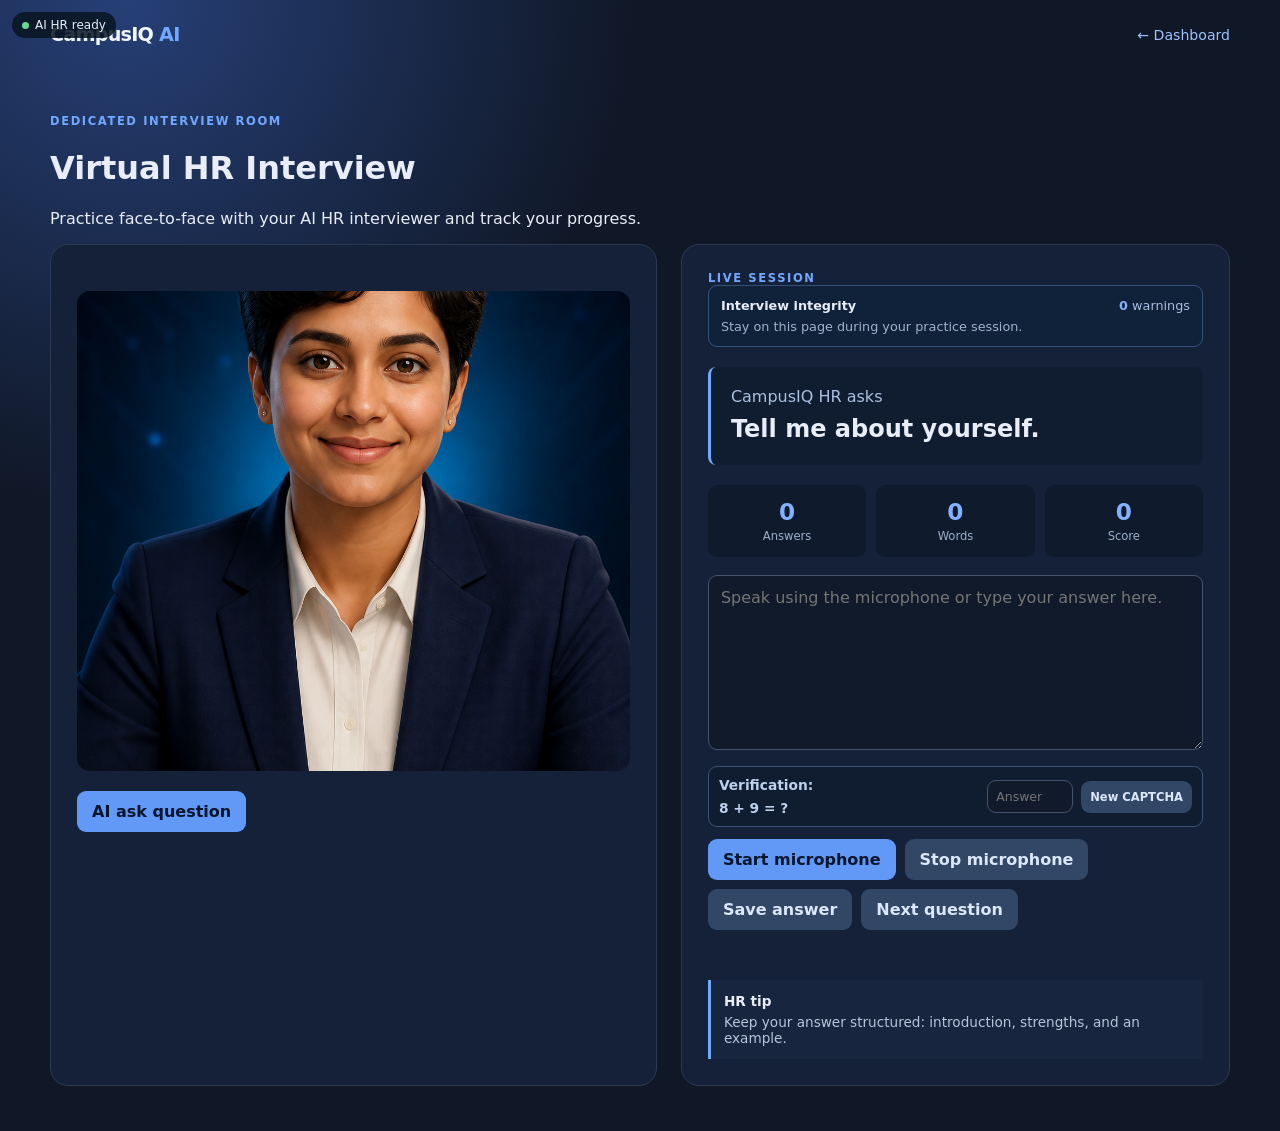
==== frontend/interview.html @ 4a598b6c "Initial commit: CampusIQ AI project setup" ====
<!doctype html>
<html lang="en">
  <head>
    <meta charset="UTF-8" /><meta name="viewport" content="width=device-width, initial-scale=1.0" />
    <title>CampusIQ AI | Virtual HR</title><link rel="stylesheet" href="styles.css" />
    <style>
      .interview-page{width:min(1180px,calc(100% - 40px));margin:45px auto}.interview-layout{display:grid;grid-template-columns:1.05fr .95fr;gap:24px}.hr-card,.session-card{padding:26px;border:1px solid #2d3a53;border-radius:18px;background:#142139}.hr-portrait{position:relative;overflow:hidden;margin:20px 0;border-radius:13px;background:#0b1322}.hr-portrait img{display:block;width:100%;height:480px;object-fit:cover}.live{position:absolute;top:12px;left:12px;padding:6px 10px;border-radius:16px;background:#091422d9;font-size:.75rem}.live i{display:inline-block;width:7px;height:7px;margin-right:6px;border-radius:50%;background:#67d796}.integrity{display:grid;grid-template-columns:1fr auto;gap:4px;padding:12px;border-radius:9px;border:1px solid #34517a;background:#10213a;font-size:.8rem}.integrity span{color:#a9bfdf}.integrity b{color:#83b0ff}.integrity p{grid-column:span 2;margin:2px 0 0;color:#9fb2cd}.integrity.alert{border-color:#e06868;background:#3b2029}.integrity.alert b{color:#ff9292}.question-box{padding:20px;margin:20px 0;border-left:3px solid #72a8ff;border-radius:8px;background:#101d31}.question-box p{margin:0;color:#adc0df}.question-box h2{margin:8px 0 0;line-height:1.3}.score-cards{display:grid;grid-template-columns:repeat(3,1fr);gap:10px;margin:18px 0}.score-cards div{padding:13px 8px;border-radius:9px;background:#0f1b2d;text-align:center}.score-cards strong{display:block;font-size:1.45rem;color:#83b0ff}.score-cards span{color:#9eafca;font-size:.72rem}.session-card textarea{min-height:175px}.captcha{display:grid;grid-template-columns:1fr 86px auto;align-items:center;gap:8px;margin-top:12px;padding:10px;border:1px solid #3c5275;border-radius:9px;background:#101d31;font-size:.78rem}.captcha label{color:#bed0eb}.captcha input{padding:8px}.captcha button{padding:9px;font-size:.72rem}.actions{display:flex;flex-wrap:wrap;gap:9px;margin-top:12px}.session-card .message{margin-bottom:0}.back{color:#9fc2ff;text-decoration:none}@media(max-width:800px){.interview-layout{grid-template-columns:1fr}.hr-portrait img{height:360px}}@media(max-width:480px){.captcha{grid-template-columns:1fr 70px}.captcha button{grid-column:span 2}}
    </style>
  </head>
  <body>
    <header class="topbar"><a class="brand" href="index.html">CampusIQ <span>AI</span></a><a class="back" href="index.html">← Dashboard</a></header>
    <main class="interview-page"><p class="eyebrow">Dedicated interview room</p><h1>Virtual HR Interview</h1><p class="hero-copy">Practice face-to-face with your AI HR interviewer and track your progress.</p>
      <section class="interview-layout">
        <article class="hr-card"><div class="live"><i></i><span id="hr-state">AI HR ready</span></div><div class="hr-portrait"><img src="assets/virtual-hr.png" alt="CampusIQ AI virtual HR interviewer" /></div><button id="ask" type="button">AI ask question</button></article>
        <article class="session-card"><p class="eyebrow">Live session</p><div class="integrity"><strong>Interview integrity</strong><span><b id="warning-count">0</b> warnings</span><p id="integrity-message">Stay on this page during your practice session.</p></div><div class="question-box"><p>CampusIQ HR asks</p><h2 id="question">Tell me about yourself.</h2></div><div class="score-cards"><div><strong id="answers">0</strong><span>Answers</span></div><div><strong id="words">0</strong><span>Words</span></div><div><strong id="score">0</strong><span>Score</span></div></div><textarea id="answer" placeholder="Speak using the microphone or type your answer here."></textarea><div class="captcha"><label for="captcha-answer">Verification: <strong id="captcha-question">Loading…</strong></label><input id="captcha-answer" inputmode="numeric" autocomplete="off" placeholder="Answer" /><button id="refresh-captcha" class="secondary" type="button">New CAPTCHA</button></div><div class="actions"><button id="mic" type="button">Start microphone</button><button id="stop" class="secondary" type="button" disabled>Stop microphone</button><button id="save" class="secondary" type="button">Save answer</button><button id="next" class="secondary" type="button">Next question</button></div><p class="message" id="feedback" role="status"></p><div class="tips"><strong>HR tip</strong><p id="tip">Keep your answer structured: introduction, strengths, and an example.</p></div></article>
      </section>
    </main><script src="interview.js"></script>
  </body>
</html>
---- frontend/styles.css ----
:root { font-family: Inter,ui-sans-serif,system-ui,sans-serif; color:#e8edf7; background:#101827 }*{box-sizing:border-box}body{margin:0;min-height:100vh;background:radial-gradient(circle at 10% 0,#263f76 0,transparent 32%),#101827}.topbar{display:flex;justify-content:space-between;align-items:center;width:min(1180px,calc(100% - 40px));margin:auto;padding:23px 0;color:#aebbd1;font-size:.88rem}.brand{color:#f0f5ff;text-decoration:none;font-size:1.2rem;font-weight:850;letter-spacing:-.04em}.brand span,.topbar a:hover{color:#72a8ff}.topbar nav{display:flex;gap:22px}.topbar nav a{color:#aebbd1;text-decoration:none}.workspace{width:min(1180px,calc(100% - 40px));margin:58px auto}.hero{max-width:650px;margin-bottom:42px}.eyebrow{margin:0;color:#72a8ff;font-size:.72rem;font-weight:800;letter-spacing:.14em;text-transform:uppercase}.hero h1{margin:10px 0 14px;font-size:clamp(2.7rem,6vw,5.2rem);line-height:.96;letter-spacing:-.06em}.hero>p:last-child,.readiness p{color:#b7c2d8;font-size:1.05rem;line-height:1.6}.dashboard{display:grid;grid-template-columns:1.1fr 1.3fr 1fr;align-items:center;gap:25px;margin:0 0 22px;padding:27px 30px;border:1px solid #2d3a53;border-radius:18px;background:linear-gradient(110deg,#162946,#17233a)}.dashboard h2{margin:7px 0;font-size:1.5rem}.readiness{display:flex;align-items:center;gap:15px}.progress-ring{--score:0deg;display:grid;place-content:center;width:84px;height:84px;border-radius:50%;background:conic-gradient(#71a6ff var(--score),#2a3b57 0);position:relative}.progress-ring:before{content:"";position:absolute;inset:7px;border-radius:50%;background:#182844}.progress-ring strong,.progress-ring span{z-index:1;text-align:center}.progress-ring strong{font-size:1.5rem;line-height:1}.progress-ring span{font-size:.75rem;color:#b4c8e8}.readiness h3{margin:0;font-size:1rem}.readiness p{margin:5px 0 0;font-size:.82rem}.metrics{display:flex;justify-content:space-between;gap:10px}.metrics div{display:grid;gap:2px;text-align:center}.metrics strong{font-size:1.5rem}.metrics span,.stat-row span{color:#9eabc1;font-size:.8rem}.grid,.feature-grid{display:grid;grid-template-columns:repeat(2,minmax(0,1fr));gap:22px}.feature-grid{margin-top:22px}.panel{padding:29px;border:1px solid #2d3a53;border-radius:18px;background:rgba(18,28,47,.88);box-shadow:0 16px 55px #0003}.section-heading h2,.summary-panel h2{margin:7px 0 23px;font-size:1.5rem;letter-spacing:-.035em}.profile-panel{grid-row:span 2}form{display:grid;gap:16px}label{display:grid;gap:7px;font-size:.86rem;font-weight:680}input,textarea{width:100%;padding:12px;border:1px solid #44536e;border-radius:9px;background:#111a2b;color:inherit;font:inherit}textarea{min-height:82px;resize:vertical}input:focus,textarea:focus{outline:3px solid #4388f955;border-color:#72a8ff}button{padding:11px 15px;border:0;border-radius:9px;background:#6299f7;color:#07152d;cursor:pointer;font:inherit;font-weight:780}button:hover{background:#82b0ff}.secondary{background:#324665;color:#dbe7fa}.secondary:hover{background:#435c83}.message{min-height:1.2em;margin:13px 0 0;color:#8cd7aa;font-size:.88rem}.avatar{display:grid;place-items:center;width:56px;height:56px;margin-top:18px;border-radius:50%;background:#294b82;color:#b8d4ff;font-size:1.55rem;font-weight:800}.summary-panel h2{margin-bottom:8px}.summary-panel>p:not(.eyebrow){min-height:1.4em;margin:0;color:#afbbcf}.stat-row{display:flex;gap:40px;margin-top:29px}.stat-row div{display:grid;gap:3px}.stat-row strong{font-size:1.55rem}.inline-form{display:grid;grid-template-columns:1fr auto;gap:9px}.tag-list,.project-list{display:grid;gap:9px;padding:0;margin:18px 0 0;list-style:none}.tag-list li{display:flex;align-items:center;justify-content:space-between;padding:8px 11px;border-radius:8px;background:#1d2c46;color:#d2def3}.project-list li{display:flex;justify-content:space-between;gap:16px;padding:13px;border:1px solid #33435f;border-radius:9px}.project-list strong{font-size:.94rem}.project-list p,.resume-preview p{margin:4px 0 0;color:#acb8ca;font-size:.84rem;line-height:1.45}.remove{flex:0 0 auto;padding:0;width:27px;height:27px;border-radius:50%;background:#31415b;color:#cfdbef;font-size:1.25rem;line-height:1}.remove:hover{background:#c85a64;color:#fff}.resume-preview{margin-top:26px;padding:20px;border:1px solid #33435f;border-radius:12px;background:#111b2d}.resume-preview h3{margin:9px 0 3px;font-size:1.25rem}.resume-preview h4{margin:17px 0 4px;font-size:.83rem;color:#d5e2f7}.question-label{margin:0;color:#9fb2d0;font-size:.8rem}.interview h3{margin:8px 0 18px;line-height:1.25}.interview-actions{display:flex;gap:9px;margin-top:12px}.tips{margin-top:20px;padding:13px;border-left:3px solid #72a8ff;background:#17263e;font-size:.85rem}.tips p{margin:5px 0 0;color:#b8c5da}@media(max-width:850px){.dashboard{grid-template-columns:1fr 1fr}.metrics{grid-column:span 2;max-width:360px}.grid,.feature-grid{grid-template-columns:1fr}.profile-panel{grid-row:auto}}@media(max-width:500px){.topbar nav{gap:12px;font-size:.78rem}.workspace{margin:35px auto}.dashboard{grid-template-columns:1fr;padding:23px}.metrics{grid-column:auto}.panel{padding:23px}.interview-actions{display:grid}.topbar{padding-top:17px}}
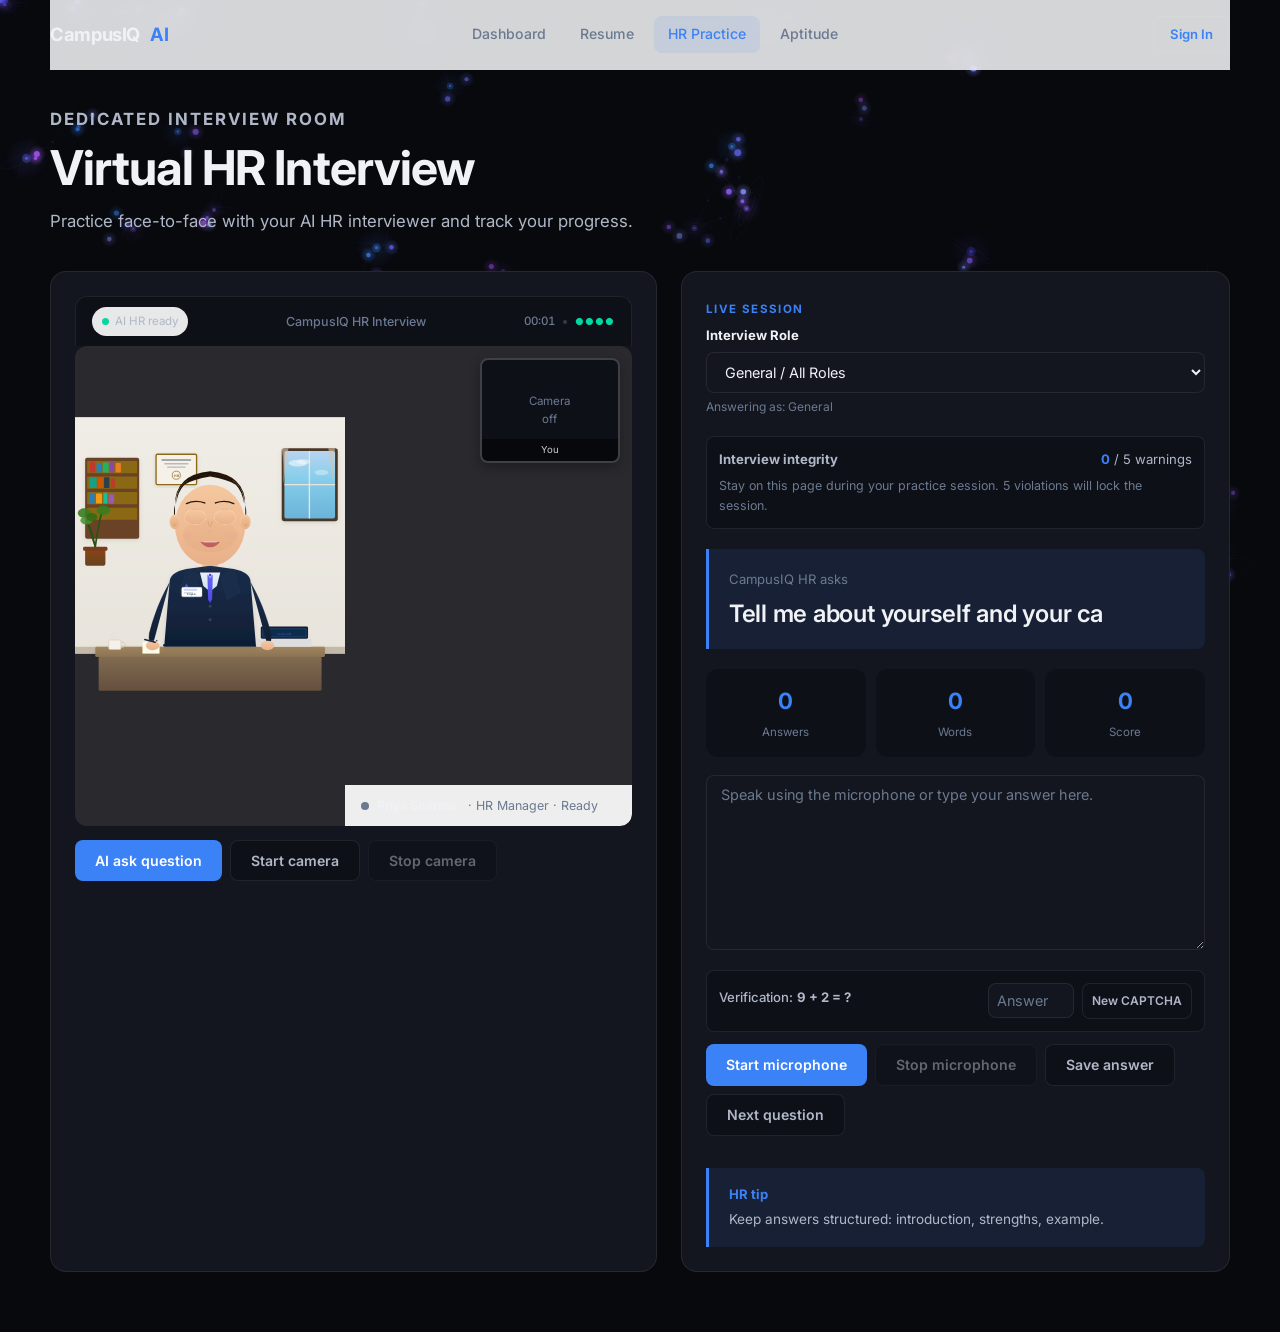
==== commit a697f90c: "feat: complete CampusIQ placement platform with Google OAuth, aptitude, and interview prep" ====
--- a/frontend/interview.html
+++ b/frontend/interview.html
@@ -1,19 +1,331 @@
 <!doctype html>
 <html lang="en">
-  <head>
-    <meta charset="UTF-8" /><meta name="viewport" content="width=device-width, initial-scale=1.0" />
-    <title>CampusIQ AI | Virtual HR</title><link rel="stylesheet" href="styles.css" />
-    <style>
-      .interview-page{width:min(1180px,calc(100% - 40px));margin:45px auto}.interview-layout{display:grid;grid-template-columns:1.05fr .95fr;gap:24px}.hr-card,.session-card{padding:26px;border:1px solid #2d3a53;border-radius:18px;background:#142139}.hr-portrait{position:relative;overflow:hidden;margin:20px 0;border-radius:13px;background:#0b1322}.hr-portrait img{display:block;width:100%;height:480px;object-fit:cover}.live{position:absolute;top:12px;left:12px;padding:6px 10px;border-radius:16px;background:#091422d9;font-size:.75rem}.live i{display:inline-block;width:7px;height:7px;margin-right:6px;border-radius:50%;background:#67d796}.integrity{display:grid;grid-template-columns:1fr auto;gap:4px;padding:12px;border-radius:9px;border:1px solid #34517a;background:#10213a;font-size:.8rem}.integrity span{color:#a9bfdf}.integrity b{color:#83b0ff}.integrity p{grid-column:span 2;margin:2px 0 0;color:#9fb2cd}.integrity.alert{border-color:#e06868;background:#3b2029}.integrity.alert b{color:#ff9292}.question-box{padding:20px;margin:20px 0;border-left:3px solid #72a8ff;border-radius:8px;background:#101d31}.question-box p{margin:0;color:#adc0df}.question-box h2{margin:8px 0 0;line-height:1.3}.score-cards{display:grid;grid-template-columns:repeat(3,1fr);gap:10px;margin:18px 0}.score-cards div{padding:13px 8px;border-radius:9px;background:#0f1b2d;text-align:center}.score-cards strong{display:block;font-size:1.45rem;color:#83b0ff}.score-cards span{color:#9eafca;font-size:.72rem}.session-card textarea{min-height:175px}.captcha{display:grid;grid-template-columns:1fr 86px auto;align-items:center;gap:8px;margin-top:12px;padding:10px;border:1px solid #3c5275;border-radius:9px;background:#101d31;font-size:.78rem}.captcha label{color:#bed0eb}.captcha input{padding:8px}.captcha button{padding:9px;font-size:.72rem}.actions{display:flex;flex-wrap:wrap;gap:9px;margin-top:12px}.session-card .message{margin-bottom:0}.back{color:#9fc2ff;text-decoration:none}@media(max-width:800px){.interview-layout{grid-template-columns:1fr}.hr-portrait img{height:360px}}@media(max-width:480px){.captcha{grid-template-columns:1fr 70px}.captcha button{grid-column:span 2}}
-    </style>
-  </head>
-  <body>
-    <header class="topbar"><a class="brand" href="index.html">CampusIQ <span>AI</span></a><a class="back" href="index.html">← Dashboard</a></header>
-    <main class="interview-page"><p class="eyebrow">Dedicated interview room</p><h1>Virtual HR Interview</h1><p class="hero-copy">Practice face-to-face with your AI HR interviewer and track your progress.</p>
-      <section class="interview-layout">
-        <article class="hr-card"><div class="live"><i></i><span id="hr-state">AI HR ready</span></div><div class="hr-portrait"><img src="assets/virtual-hr.png" alt="CampusIQ AI virtual HR interviewer" /></div><button id="ask" type="button">AI ask question</button></article>
-        <article class="session-card"><p class="eyebrow">Live session</p><div class="integrity"><strong>Interview integrity</strong><span><b id="warning-count">0</b> warnings</span><p id="integrity-message">Stay on this page during your practice session.</p></div><div class="question-box"><p>CampusIQ HR asks</p><h2 id="question">Tell me about yourself.</h2></div><div class="score-cards"><div><strong id="answers">0</strong><span>Answers</span></div><div><strong id="words">0</strong><span>Words</span></div><div><strong id="score">0</strong><span>Score</span></div></div><textarea id="answer" placeholder="Speak using the microphone or type your answer here."></textarea><div class="captcha"><label for="captcha-answer">Verification: <strong id="captcha-question">Loading…</strong></label><input id="captcha-answer" inputmode="numeric" autocomplete="off" placeholder="Answer" /><button id="refresh-captcha" class="secondary" type="button">New CAPTCHA</button></div><div class="actions"><button id="mic" type="button">Start microphone</button><button id="stop" class="secondary" type="button" disabled>Stop microphone</button><button id="save" class="secondary" type="button">Save answer</button><button id="next" class="secondary" type="button">Next question</button></div><p class="message" id="feedback" role="status"></p><div class="tips"><strong>HR tip</strong><p id="tip">Keep your answer structured: introduction, strengths, and an example.</p></div></article>
-      </section>
-    </main><script src="interview.js"></script>
-  </body>
+<head>
+  <meta charset="UTF-8" /><meta name="viewport" content="width=device-width, initial-scale=1.0" />
+  <title>CampusIQ AI | Virtual HR</title>
+  <link rel="preconnect" href="https://fonts.googleapis.com" />
+  <link rel="preconnect" href="https://fonts.gstatic.com" crossorigin />
+  <link href="https://fonts.googleapis.com/css2?family=Inter:wght@400;500;600;700;800&display=swap" rel="stylesheet" />
+  <link rel="stylesheet" href="styles.css" />
+</head>
+<body>
+  <canvas id="particle-canvas"></canvas>
+
+  <header class="topbar">
+    <a class="brand" href="index.html">CampusIQ <span>AI</span></a>
+    <nav>
+      <a href="index.html">Dashboard</a>
+      <a href="resume.html">Resume</a>
+      <a href="interview.html" class="active">HR Practice</a>
+      <a href="aptitude.html">Aptitude</a>
+    </nav>
+  </header>
+
+  <main class="interview-page">
+    <section class="hero">
+      <p class="eyebrow">Dedicated interview room</p>
+      <h1>Virtual HR Interview</h1>
+      <p>Practice face-to-face with your AI HR interviewer and track your progress.</p>
+    </section>
+
+    <section class="interview-layout">
+      <!-- LEFT: HR Character Card -->
+      <article class="hr-card">
+        <!-- Video-call chrome bar -->
+        <div class="hr-card-chrome">
+          <div class="chrome-left">
+            <div class="live" id="live-badge"><i></i><span id="hr-state">AI HR ready</span></div>
+          </div>
+          <div class="chrome-center"><span class="chrome-title">CampusIQ HR Interview</span></div>
+          <div class="chrome-right">
+            <span class="chrome-time" id="call-timer">00:00</span>
+            <span class="chrome-dot"></span>
+            <span class="chrome-quality" title="Connection quality">&#9679;&#9679;&#9679;&#9679;</span>
+          </div>
+        </div>
+
+        <div class="hr-stage" id="hr-stage">
+          <!-- User Camera Feed -->
+          <div class="user-camera-box" id="user-camera-box">
+            <div class="user-camera-off" id="user-camera-off">Camera<br>off</div>
+            <video id="user-camera" autoplay muted playsinline style="display:none"></video>
+            <div class="user-camera-label">You</div>
+          </div>
+
+          <!-- HR Character with office background -->
+          <div class="hr-character idle" id="hr-character">
+            <svg class="hr-main-svg" viewBox="0 0 400 500" xmlns="http://www.w3.org/2000/svg">
+              <defs>
+                <linearGradient id="skin" x1="0" y1="0" x2="0" y2="1"><stop offset="0%" stop-color="#f5c8a0"/><stop offset="100%" stop-color="#e8b088"/></linearGradient>
+                <linearGradient id="skin-sh" x1="0" y1="0" x2="0" y2="1"><stop offset="0%" stop-color="#e0a070"/><stop offset="100%" stop-color="#d4956a"/></linearGradient>
+                <linearGradient id="hair" x1="0" y1="0" x2=".3" y2="1"><stop offset="0%" stop-color="#1a0e04"/><stop offset="60%" stop-color="#2a1a0a"/><stop offset="100%" stop-color="#1a0e04"/></linearGradient>
+                <linearGradient id="blazer" x1="0" y1="0" x2="0" y2="1"><stop offset="0%" stop-color="#1a2d4a"/><stop offset="50%" stop-color="#152640"/><stop offset="100%" stop-color="#0f1e33"/></linearGradient>
+                <linearGradient id="shirt" x1="0" y1="0" x2="0" y2="1"><stop offset="0%" stop-color="#e8eef8"/><stop offset="100%" stop-color="#d4e0f0"/></linearGradient>
+                <linearGradient id="desk" x1="0" y1="0" x2="0" y2="1"><stop offset="0%" stop-color="#8B7355"/><stop offset="100%" stop-color="#6B5340"/></linearGradient>
+                <linearGradient id="desk-top" x1="0" y1="0" x2="0" y2="1"><stop offset="0%" stop-color="#A0845C"/><stop offset="100%" stop-color="#8B7355"/></linearGradient>
+                <linearGradient id="wall" x1="0" y1="0" x2="0" y2="1"><stop offset="0%" stop-color="#f0ede6"/><stop offset="100%" stop-color="#e8e4dc"/></linearGradient>
+                <linearGradient id="window" x1="0" y1="0" x2="0" y2="1"><stop offset="0%" stop-color="#b8d4f0"/><stop offset="40%" stop-color="#87CEEB"/><stop offset="100%" stop-color="#6BB3D9"/></linearGradient>
+                <linearGradient id="plant-pot" x1="0" y1="0" x2="0" y2="1"><stop offset="0%" stop-color="#8B4513"/><stop offset="100%" stop-color="#654321"/></linearGradient>
+                <linearGradient id="monitor" x1="0" y1="0" x2="0" y2="1"><stop offset="0%" stop-color="#1a1a2e"/><stop offset="100%" stop-color="#16213e"/></linearGradient>
+                <linearGradient id="tie" x1="0" y1="0" x2="0" y2="1"><stop offset="0%" stop-color="#6366f1"/><stop offset="100%" stop-color="#4f46e5"/></linearGradient>
+                <filter id="sh-sm"><feDropShadow dx="0" dy="2" stdDeviation="3" flood-opacity=".1"/></filter>
+                <filter id="sh-md"><feDropShadow dx="0" dy="4" stdDeviation="6" flood-opacity=".12"/></filter>
+              </defs>
+
+              <!-- === OFFICE BACKGROUND === -->
+              <rect x="0" y="0" width="400" height="350" fill="url(#wall)"/>
+              <rect x="0" y="340" width="400" height="10" fill="#c5b9a8"/>
+
+              <!-- Window with frame -->
+              <rect x="306" y="46" width="83" height="108" rx="4" fill="#4a3728" filter="url(#sh-sm)"/>
+              <rect x="310" y="50" width="75" height="100" rx="3" fill="url(#window)"/>
+              <line x1="347" y1="50" x2="347" y2="150" stroke="#e8e4dc" stroke-width="2"/>
+              <line x1="310" y1="100" x2="385" y2="100" stroke="#e8e4dc" stroke-width="2"/>
+              <path d="M306 46 Q310 70 308 100 Q312 75 316 46" fill="#d4c5b0" opacity=".6"/>
+              <path d="M385 46 Q381 70 383 100 Q379 75 375 46" fill="#d4c5b0" opacity=".6"/>
+              <!-- Clouds -->
+              <ellipse cx="330" cy="68" rx="14" ry="5" fill="white" opacity=".5"/>
+              <ellipse cx="338" cy="66" rx="10" ry="4" fill="white" opacity=".4"/>
+              <ellipse cx="365" cy="82" rx="10" ry="4" fill="white" opacity=".35"/>
+
+              <!-- Bookshelf -->
+              <rect x="15" y="60" width="80" height="120" rx="3" fill="#6B4226" filter="url(#sh-sm)"/>
+              <rect x="18" y="65" width="74" height="18" rx="1" fill="#8B6914"/>
+              <rect x="18" y="88" width="74" height="18" rx="1" fill="#8B6914"/>
+              <rect x="18" y="111" width="74" height="18" rx="1" fill="#8B6914"/>
+              <rect x="18" y="134" width="74" height="18" rx="1" fill="#8B6914"/>
+              <!-- Books row 1 -->
+              <rect x="22" y="66" width="8" height="16" rx="1" fill="#c0392b"/>
+              <rect x="32" y="68" width="7" height="14" rx="1" fill="#2980b9"/>
+              <rect x="41" y="67" width="9" height="15" rx="1" fill="#27ae60"/>
+              <rect x="52" y="66" width="6" height="16" rx="1" fill="#8e44ad"/>
+              <rect x="60" y="68" width="8" height="14" rx="1" fill="#e67e22"/>
+              <!-- Books row 2 -->
+              <rect x="22" y="89" width="10" height="16" rx="1" fill="#16a085"/>
+              <rect x="34" y="90" width="7" height="15" rx="1" fill="#d35400"/>
+              <rect x="43" y="89" width="8" height="16" rx="1" fill="#2c3e50"/>
+              <rect x="53" y="91" width="6" height="14" rx="1" fill="#c0392b"/>
+              <!-- Books row 3 -->
+              <rect x="22" y="112" width="7" height="16" rx="1" fill="#2980b9"/>
+              <rect x="31" y="113" width="9" height="15" rx="1" fill="#f39c12"/>
+              <rect x="42" y="112" width="6" height="16" rx="1" fill="#1abc9c"/>
+              <rect x="50" y="114" width="8" height="14" rx="1" fill="#9b59b6"/>
+
+              <!-- Framed certificate -->
+              <rect x="120" y="55" width="60" height="45" rx="2" fill="#f5f0e8" stroke="#8B6914" stroke-width="2" filter="url(#sh-sm)"/>
+              <rect x="128" y="62" width="44" height="3" rx="1" fill="#2c3e50" opacity=".4"/>
+              <rect x="132" y="68" width="36" height="2" rx="1" fill="#2c3e50" opacity=".3"/>
+              <rect x="136" y="73" width="28" height="2" rx="1" fill="#2c3e50" opacity=".3"/>
+              <circle cx="150" cy="86" r="6" fill="none" stroke="#8B6914" stroke-width="1"/>
+              <text x="150" y="89" text-anchor="middle" font-size="5" fill="#8B6914" font-weight="600">HR</text>
+
+              <!-- Potted plant -->
+              <rect x="15" y="195" width="30" height="25" rx="3" fill="url(#plant-pot)"/>
+              <rect x="12" y="192" width="36" height="6" rx="2" fill="#7a3b1e"/>
+              <path d="M30 192 Q20 160 15 145" stroke="#2d5016" stroke-width="2.5" fill="none"/>
+              <path d="M30 192 Q35 155 40 140" stroke="#2d5016" stroke-width="2.5" fill="none"/>
+              <path d="M30 192 Q25 165 18 155" stroke="#2d5016" stroke-width="2" fill="none"/>
+              <ellipse cx="14" cy="142" rx="10" ry="7" fill="#3a7d1e" opacity=".9"/>
+              <ellipse cx="42" cy="138" rx="10" ry="7" fill="#3a7d1e" opacity=".9"/>
+              <ellipse cx="17" cy="153" rx="9" ry="6" fill="#4a8d2e" opacity=".85"/>
+              <ellipse cx="25" cy="148" rx="8" ry="6" fill="#2d6a12" opacity=".8"/>
+
+              <!-- === DESK === -->
+              <rect x="30" y="340" width="340" height="15" rx="2" fill="url(#desk-top)" filter="url(#sh-md)"/>
+              <rect x="35" y="355" width="330" height="50" rx="2" fill="url(#desk)" opacity=".9"/>
+              <!-- Monitor -->
+              <rect x="270" y="328" width="80" height="12" rx="2" fill="#ddd"/>
+              <rect x="275" y="310" width="70" height="18" rx="2" fill="url(#monitor)"/>
+              <rect x="277" y="312" width="66" height="14" rx="1" fill="#1a3a5c"/>
+              <rect x="279" y="314" width="62" height="10" rx="1" fill="#0a2a4c" opacity=".8"/>
+              <text x="310" y="322" text-anchor="middle" font-size="4" fill="#6366f1" opacity=".7">CampusIQ</text>
+              <!-- Coffee mug -->
+              <rect x="50" y="330" width="18" height="14" rx="2" fill="#f5f0e8" stroke="#d4c5b0" stroke-width=".8"/>
+              <path d="M68 333 Q74 333 74 337 Q74 341 68 341" fill="none" stroke="#d4c5b0" stroke-width="1.2"/>
+              <!-- Steam from coffee -->
+              <path class="coffee-steam" d="M55 328 Q53 322 56 318" fill="none" stroke="#ccc" stroke-width=".8" opacity=".4"/>
+              <path class="coffee-steam" d="M60 327 Q58 320 61 315" fill="none" stroke="#ccc" stroke-width=".8" opacity=".3"/>
+              <!-- Notepad -->
+              <rect x="100" y="332" width="25" height="18" rx="1" fill="#fefde8" stroke="#e8e0c8" stroke-width=".5"/>
+              <line x1="104" y1="337" x2="121" y2="337" stroke="#c8d0e0" stroke-width=".4"/>
+              <line x1="104" y1="340" x2="118" y2="340" stroke="#c8d0e0" stroke-width=".4"/>
+              <line x1="104" y1="343" x2="120" y2="343" stroke="#c8d0e0" stroke-width=".4"/>
+              <line x1="104" y1="346" x2="115" y2="346" stroke="#c8d0e0" stroke-width=".4"/>
+              <!-- Pen -->
+              <rect x="130" y="335" width="22" height="3" rx="1.5" fill="#1a2d4a" transform="rotate(-8 141 336)"/>
+              <polygon points="152,335 155,336.5 152,338" fill="#334155" transform="rotate(-8 153 336.5)"/>
+
+              <!-- === CHARACTER BODY === -->
+              <g class="char-body">
+                <!-- Neck -->
+                <rect x="188" y="215" width="24" height="30" rx="8" fill="url(#skin)"/>
+                <!-- Blazer torso -->
+                <path d="M140 245 Q140 230 165 225 L200 220 L235 225 Q260 230 260 245 L268 340 L132 340 Z" fill="url(#blazer)" filter="url(#sh-sm)"/>
+                <!-- Lapels -->
+                <path d="M165 225 L155 260 L175 270 L185 235 Z" fill="#1a2d4a" stroke="#253a54" stroke-width=".5"/>
+                <path d="M235 225 L245 260 L225 270 L215 235 Z" fill="#1a2d4a" stroke="#253a54" stroke-width=".5"/>
+                <!-- Shirt -->
+                <path d="M185 230 L190 250 L200 258 L210 250 L215 230 Z" fill="url(#shirt)"/>
+                <!-- Tie -->
+                <path d="M196 233 L200 238 L204 233 L203 270 L200 275 L197 270 Z" fill="url(#tie)"/>
+                <circle cx="200" cy="234" r="2" fill="#4f46e5"/>
+                <!-- Buttons -->
+                <circle cx="200" cy="280" r="2.2" fill="#334155"/>
+                <circle cx="200" cy="300" r="2.2" fill="#334155"/>
+                <!-- Pocket square -->
+                <path d="M162 252 L168 252 L165 246 Z" fill="#6366f1" opacity=".7"/>
+                <!-- Name badge -->
+                <rect x="158" y="252" width="30" height="14" rx="2" fill="white" stroke="#e2e8f0" stroke-width=".5"/>
+                <rect x="161" y="254" width="20" height="3" rx="1" fill="#6366f1" opacity=".3"/>
+                <rect x="161" y="259" width="14" height="2" rx=".5" fill="#94a3b8" opacity=".4"/>
+                <text x="173" y="263" text-anchor="middle" font-size="3.5" fill="#1a2d4a" font-weight="600">Priya S.</text>
+
+                <!-- Left arm -->
+                <path d="M140 245 Q120 280 110 320 Q108 335 115 338" fill="url(#blazer)" stroke="#0f1e33" stroke-width=".5"/>
+                <ellipse cx="115" cy="338" rx="10" ry="7" fill="url(#skin)" class="char-hand-left"/>
+                <!-- Pen in left hand -->
+                <g class="char-pen">
+                  <rect x="102" y="330" width="18" height="2.5" rx="1" fill="#1a2d4a" transform="rotate(15 111 331)"/>
+                  <polygon points="120,330 123,331.2 120,332.5" fill="#334155" transform="rotate(15 121.5 331.2)"/>
+                </g>
+                <!-- Right arm -->
+                <path d="M260 245 Q280 280 290 320 Q292 335 285 338" fill="url(#blazer)" stroke="#0f1e33" stroke-width=".5"/>
+                <ellipse cx="285" cy="338" rx="10" ry="7" fill="url(#skin)" class="char-hand-right"/>
+              </g>
+
+              <!-- === HEAD === -->
+              <g class="char-head">
+                <ellipse cx="200" cy="160" rx="52" ry="60" fill="url(#skin)"/>
+                <ellipse cx="200" cy="175" rx="40" ry="25" fill="url(#skin-sh)" opacity=".15"/>
+                <!-- Hair -->
+                <path d="M148 130 Q148 85 200 80 Q252 85 252 130 Q250 105 235 95 Q220 88 200 86 Q180 88 165 95 Q150 105 148 130 Z" fill="url(#hair)"/>
+                <path d="M150 128 Q148 90 200 82 Q252 90 250 128 Q248 110 238 100 Q225 92 200 88 Q175 92 162 100 Q152 110 150 128 Z" fill="url(#hair)"/>
+                <path d="M170 90 Q185 84 200 86 Q215 84 230 90" fill="none" stroke="#3a2815" stroke-width="1.5" opacity=".3"/>
+                <path d="M148 130 Q145 140 148 155" fill="url(#hair)"/>
+                <path d="M252 130 Q255 140 252 155" fill="url(#hair)"/>
+                <!-- Ears + earrings -->
+                <ellipse cx="148" cy="155" rx="8" ry="11" fill="url(#skin)"/>
+                <ellipse cx="148" cy="155" rx="5" ry="7" fill="url(#skin-sh)" opacity=".2"/>
+                <ellipse cx="252" cy="155" rx="8" ry="11" fill="url(#skin)"/>
+                <ellipse cx="252" cy="155" rx="5" ry="7" fill="url(#skin-sh)" opacity=".2"/>
+                <circle cx="147" cy="160" r="2" fill="#d4af60" opacity=".8"/>
+                <circle cx="253" cy="160" r="2" fill="#d4af60" opacity=".8"/>
+
+                <!-- Eyebrows -->
+                <g class="brow-left" style="transform-origin:178px 130px">
+                  <path d="M165 128 Q178 122 192 127" fill="none" stroke="#2a1a0a" stroke-width="2.2" stroke-linecap="round"/>
+                </g>
+                <g class="brow-right" style="transform-origin:222px 130px">
+                  <path d="M208 127 Q222 122 235 128" fill="none" stroke="#2a1a0a" stroke-width="2.2" stroke-linecap="round"/>
+                </g>
+
+                <!-- Eyes -->
+                <g class="char-eye-left">
+                  <ellipse cx="178" cy="148" rx="16" ry="11" fill="white"/>
+                  <ellipse cx="180" cy="148" rx="8.5" ry="9" fill="#2a1a0a" class="pupil"/>
+                  <circle cx="182" cy="146" r="3" fill="white"/>
+                  <circle cx="176" cy="150" r="1.2" fill="white" opacity=".4"/>
+                  <path d="M162 148 Q170 137 178 136 Q186 137 194 148" fill="none" stroke="#c4956a" stroke-width="1.2" opacity=".4"/>
+                  <rect class="eyelid" x="162" y="137" width="32" height="22" rx="16" fill="url(#skin)" style="transform-origin:178px 148px"/>
+                </g>
+                <g class="char-eye-right">
+                  <ellipse cx="222" cy="148" rx="16" ry="11" fill="white"/>
+                  <ellipse cx="224" cy="148" rx="8.5" ry="9" fill="#2a1a0a" class="pupil"/>
+                  <circle cx="226" cy="146" r="3" fill="white"/>
+                  <circle cx="220" cy="150" r="1.2" fill="white" opacity=".4"/>
+                  <path d="M206 148 Q214 137 222 136 Q230 137 238 148" fill="none" stroke="#c4956a" stroke-width="1.2" opacity=".4"/>
+                  <rect class="eyelid" x="206" y="137" width="32" height="22" rx="16" fill="url(#skin)" style="transform-origin:222px 148px"/>
+                </g>
+
+                <!-- Nose -->
+                <path d="M197 155 Q200 170 203 155" fill="none" stroke="#d4a078" stroke-width="1.2" stroke-linecap="round"/>
+                <path d="M195 168 Q200 172 205 168" fill="none" stroke="#d4a078" stroke-width=".8" opacity=".5"/>
+
+                <!-- Mouth -->
+                <g class="char-mouth">
+                  <path d="M186 185 Q193 193 200 192 Q207 193 214 185" fill="#c06060" stroke="#a04848" stroke-width=".6"/>
+                  <line x1="190" y1="185" x2="210" y2="185" stroke="white" stroke-width="1.2" opacity=".6"/>
+                </g>
+
+                <!-- Smile lines + blush -->
+                <path d="M168 180 Q172 188 176 186" fill="none" stroke="#d4a080" stroke-width=".5" opacity=".4"/>
+                <path d="M232 180 Q228 188 224 186" fill="none" stroke="#d4a080" stroke-width=".5" opacity=".4"/>
+                <ellipse cx="168" cy="175" rx="10" ry="5" fill="#e8a0a0" opacity=".12"/>
+                <ellipse cx="232" cy="175" rx="10" ry="5" fill="#e8a0a0" opacity=".12"/>
+              </g>
+
+              <!-- Writing indicator -->
+              <g class="char-writing" opacity="0">
+                <path d="M115 335 Q118 330 121 335 Q124 340 121 345" fill="none" stroke="#6366f1" stroke-width=".8" opacity=".5"/>
+              </g>
+            </svg>
+
+            <!-- Status bar -->
+            <div class="hr-status-bar" id="hr-status-bar">
+              <div class="status-dot"></div>
+              <span class="status-name">Priya Sharma</span>
+              <span class="status-state" id="hr-status-text">&middot; HR Manager &middot; Ready</span>
+            </div>
+          </div>
+        </div>
+
+        <div class="hr-card-actions">
+          <button id="ask" type="button" class="btn btn-primary">AI ask question</button>
+          <button id="start-cam" class="btn btn-secondary" type="button">Start camera</button>
+          <button id="stop-cam" class="btn btn-secondary" type="button" disabled>Stop camera</button>
+        </div>
+      </article>
+
+      <!-- RIGHT: Session Card -->
+      <article class="session-card">
+        <p class="eyebrow">Live session</p>
+        <div class="role-picker">
+          <label for="role-select"><strong>Interview Role</strong></label>
+          <select id="role-select" class="input">
+            <option value="general">General / All Roles</option>
+            <option value="software">Software Engineer</option>
+            <option value="data">Data Scientist / Analyst</option>
+            <option value="web">Web / Full-Stack Developer</option>
+            <option value="cyber">Cybersecurity Analyst</option>
+            <option value="cloud">Cloud / DevOps Engineer</option>
+            <option value="ai">AI / ML Engineer</option>
+            <option value="mobile">Mobile App Developer</option>
+            <option value="uiux">UI/UX Designer</option>
+            <option value="business">Business Analyst</option>
+            <option value="marketing">Marketing / Digital Marketing</option>
+            <option value="hr">HR / People Operations</option>
+            <option value="finance">Finance / Accounting</option>
+            <option value="mechanical">Mechanical Engineer</option>
+            <option value="electrical">Electrical / Electronics Engineer</option>
+            <option value="civil">Civil Engineer</option>
+          </select>
+          <p class="hint" id="role-hint">Answering as: General</p>
+        </div>
+        <div class="integrity"><strong>Interview integrity</strong><span><b id="warning-count">0</b> / 5 warnings</span><p id="integrity-message">Stay on this page during your practice session. 5 violations will lock the session.</p></div>
+        <div class="question-box"><p>CampusIQ HR asks</p><h2 id="question">Tell me about yourself.</h2></div>
+        <div class="score-cards"><div><strong id="answers">0</strong><span>Answers</span></div><div><strong id="words">0</strong><span>Words</span></div><div><strong id="score">0</strong><span>Score</span></div></div>
+        <textarea id="answer" class="input" placeholder="Speak using the microphone or type your answer here."></textarea>
+        <div class="captcha"><label for="captcha-answer">Verification: <strong id="captcha-question">Loading&hellip;</strong></label><input id="captcha-answer" class="input" inputmode="numeric" autocomplete="off" placeholder="Answer" /><button id="refresh-captcha" class="btn btn-secondary btn-sm" type="button">New CAPTCHA</button></div>
+        <div class="actions">
+          <button id="mic" type="button" class="btn btn-primary">Start microphone</button>
+          <button id="stop" class="btn btn-secondary" type="button" disabled>Stop microphone</button>
+          <button id="save" class="btn btn-secondary" type="button">Save answer</button>
+          <button id="next" class="btn btn-secondary" type="button">Next question</button>
+        </div>
+        <p class="message" id="feedback" role="status"></p>
+        <div class="tips"><strong>HR tip</strong><p id="tip">Keep your answer structured: introduction, strengths, and an example.</p></div>
+        <div class="feedback-card" id="feedback-card" style="display:none">
+          <div class="feedback-header"><span class="feedback-score" id="feedback-score">70</span><div><strong id="feedback-label">Good answer</strong><p id="feedback-summary">Your answer is solid but could use more detail.</p></div></div>
+          <div class="feedback-breakdown" id="feedback-breakdown"></div>
+          <div class="feedback-resources" id="feedback-resources"></div>
+        </div>
+      </article>
+    </section>
+  </main>
+
+  <script src="particles.js"></script>
+  <script src="ui.js"></script>
+  <script src="api.js"></script>
+  <script src="interview.js"></script>
+</body>
 </html>
--- a/frontend/styles.css
+++ b/frontend/styles.css
@@ -1 +1,2024 @@
-:root { font-family: Inter,ui-sans-serif,system-ui,sans-serif; color:#e8edf7; background:#101827 }*{box-sizing:border-box}body{margin:0;min-height:100vh;background:radial-gradient(circle at 10% 0,#263f76 0,transparent 32%),#101827}.topbar{display:flex;justify-content:space-between;align-items:center;width:min(1180px,calc(100% - 40px));margin:auto;padding:23px 0;color:#aebbd1;font-size:.88rem}.brand{color:#f0f5ff;text-decoration:none;font-size:1.2rem;font-weight:850;letter-spacing:-.04em}.brand span,.topbar a:hover{color:#72a8ff}.topbar nav{display:flex;gap:22px}.topbar nav a{color:#aebbd1;text-decoration:none}.workspace{width:min(1180px,calc(100% - 40px));margin:58px auto}.hero{max-width:650px;margin-bottom:42px}.eyebrow{margin:0;color:#72a8ff;font-size:.72rem;font-weight:800;letter-spacing:.14em;text-transform:uppercase}.hero h1{margin:10px 0 14px;font-size:clamp(2.7rem,6vw,5.2rem);line-height:.96;letter-spacing:-.06em}.hero>p:last-child,.readiness p{color:#b7c2d8;font-size:1.05rem;line-height:1.6}.dashboard{display:grid;grid-template-columns:1.1fr 1.3fr 1fr;align-items:center;gap:25px;margin:0 0 22px;padding:27px 30px;border:1px solid #2d3a53;border-radius:18px;background:linear-gradient(110deg,#162946,#17233a)}.dashboard h2{margin:7px 0;font-size:1.5rem}.readiness{display:flex;align-items:center;gap:15px}.progress-ring{--score:0deg;display:grid;place-content:center;width:84px;height:84px;border-radius:50%;background:conic-gradient(#71a6ff var(--score),#2a3b57 0);position:relative}.progress-ring:before{content:"";position:absolute;inset:7px;border-radius:50%;background:#182844}.progress-ring strong,.progress-ring span{z-index:1;text-align:center}.progress-ring strong{font-size:1.5rem;line-height:1}.progress-ring span{font-size:.75rem;color:#b4c8e8}.readiness h3{margin:0;font-size:1rem}.readiness p{margin:5px 0 0;font-size:.82rem}.metrics{display:flex;justify-content:space-between;gap:10px}.metrics div{display:grid;gap:2px;text-align:center}.metrics strong{font-size:1.5rem}.metrics span,.stat-row span{color:#9eabc1;font-size:.8rem}.grid,.feature-grid{display:grid;grid-template-columns:repeat(2,minmax(0,1fr));gap:22px}.feature-grid{margin-top:22px}.panel{padding:29px;border:1px solid #2d3a53;border-radius:18px;background:rgba(18,28,47,.88);box-shadow:0 16px 55px #0003}.section-heading h2,.summary-panel h2{margin:7px 0 23px;font-size:1.5rem;letter-spacing:-.035em}.profile-panel{grid-row:span 2}form{display:grid;gap:16px}label{display:grid;gap:7px;font-size:.86rem;font-weight:680}input,textarea{width:100%;padding:12px;border:1px solid #44536e;border-radius:9px;background:#111a2b;color:inherit;font:inherit}textarea{min-height:82px;resize:vertical}input:focus,textarea:focus{outline:3px solid #4388f955;border-color:#72a8ff}button{padding:11px 15px;border:0;border-radius:9px;background:#6299f7;color:#07152d;cursor:pointer;font:inherit;font-weight:780}button:hover{background:#82b0ff}.secondary{background:#324665;color:#dbe7fa}.secondary:hover{background:#435c83}.message{min-height:1.2em;margin:13px 0 0;color:#8cd7aa;font-size:.88rem}.avatar{display:grid;place-items:center;width:56px;height:56px;margin-top:18px;border-radius:50%;background:#294b82;color:#b8d4ff;font-size:1.55rem;font-weight:800}.summary-panel h2{margin-bottom:8px}.summary-panel>p:not(.eyebrow){min-height:1.4em;margin:0;color:#afbbcf}.stat-row{display:flex;gap:40px;margin-top:29px}.stat-row div{display:grid;gap:3px}.stat-row strong{font-size:1.55rem}.inline-form{display:grid;grid-template-columns:1fr auto;gap:9px}.tag-list,.project-list{display:grid;gap:9px;padding:0;margin:18px 0 0;list-style:none}.tag-list li{display:flex;align-items:center;justify-content:space-between;padding:8px 11px;border-radius:8px;background:#1d2c46;color:#d2def3}.project-list li{display:flex;justify-content:space-between;gap:16px;padding:13px;border:1px solid #33435f;border-radius:9px}.project-list strong{font-size:.94rem}.project-list p,.resume-preview p{margin:4px 0 0;color:#acb8ca;font-size:.84rem;line-height:1.45}.remove{flex:0 0 auto;padding:0;width:27px;height:27px;border-radius:50%;background:#31415b;color:#cfdbef;font-size:1.25rem;line-height:1}.remove:hover{background:#c85a64;color:#fff}.resume-preview{margin-top:26px;padding:20px;border:1px solid #33435f;border-radius:12px;background:#111b2d}.resume-preview h3{margin:9px 0 3px;font-size:1.25rem}.resume-preview h4{margin:17px 0 4px;font-size:.83rem;color:#d5e2f7}.question-label{margin:0;color:#9fb2d0;font-size:.8rem}.interview h3{margin:8px 0 18px;line-height:1.25}.interview-actions{display:flex;gap:9px;margin-top:12px}.tips{margin-top:20px;padding:13px;border-left:3px solid #72a8ff;background:#17263e;font-size:.85rem}.tips p{margin:5px 0 0;color:#b8c5da}@media(max-width:850px){.dashboard{grid-template-columns:1fr 1fr}.metrics{grid-column:span 2;max-width:360px}.grid,.feature-grid{grid-template-columns:1fr}.profile-panel{grid-row:auto}}@media(max-width:500px){.topbar nav{gap:12px;font-size:.78rem}.workspace{margin:35px auto}.dashboard{grid-template-columns:1fr;padding:23px}.metrics{grid-column:auto}.panel{padding:23px}.interview-actions{display:grid}.topbar{padding-top:17px}}
+/* ══════════════════════════════════════════════════════════════
+   CampusIQ AI — Design System
+   Dark luxury theme · Electric blue accent · Inter typography
+   ══════════════════════════════════════════════════════════════ */
+
+/* ── Reset ── */
+*, *::before, *::after { box-sizing: border-box; margin: 0; padding: 0; }
+
+/* ── Design Tokens ── */
+:root {
+  --bg:            #08090d;
+  --bg-alt:        #0e1018;
+  --surface:       #13151f;
+  --surface-hover: #1a1e2e;
+  --border:        rgba(255,255,255,.08);
+  --border-focus:  #3b82f6;
+
+  --text:          #f0f2f5;
+  --text-body:     #b0b8c8;
+  --text-muted:    #6b7a90;
+  --text-inverse:  #08090d;
+
+  --accent:        #3b82f6;
+  --accent-hover:  #2563eb;
+  --accent-light:  rgba(59,130,246,.1);
+  --accent-text:   #ffffff;
+
+  --blue:          #3b82f6;
+  --blue-light:    rgba(59,130,246,.1);
+  --green:         #06d6a0;
+  --green-light:   rgba(6,214,160,.1);
+  --red:           #ef4444;
+  --red-light:     rgba(239,68,68,.1);
+  --amber:         #f59e0b;
+  --amber-light:   rgba(245,158,11,.1);
+
+  --radius-sm:     8px;
+  --radius:        12px;
+  --radius-lg:     16px;
+  --radius-xl:     20px;
+  --radius-full:   9999px;
+
+  --shadow-xs:     0 1px 2px rgba(0,0,0,.2);
+  --shadow-sm:     0 1px 3px rgba(0,0,0,.3), 0 1px 2px rgba(0,0,0,.2);
+  --shadow:        0 4px 6px -1px rgba(0,0,0,.3), 0 2px 4px -2px rgba(0,0,0,.2);
+  --shadow-lg:     0 10px 15px -3px rgba(0,0,0,.4), 0 4px 6px -4px rgba(0,0,0,.3);
+  --shadow-xl:     0 20px 25px -5px rgba(0,0,0,.5), 0 8px 10px -6px rgba(0,0,0,.4);
+
+  --font:          'Inter', ui-sans-serif, system-ui, -apple-system, sans-serif;
+  --transition:    150ms cubic-bezier(.4,0,.2,1);
+}
+
+/* ── Base ── */
+html { scroll-behavior: smooth; -webkit-font-smoothing: antialiased; }
+body {
+  font-family: var(--font);
+  font-size: .95rem;
+  line-height: 1.6;
+  color: var(--text-body);
+  background: var(--bg);
+  min-height: 100vh;
+}
+
+/* ── Particle Canvas ── */
+#particle-canvas {
+  position: fixed;
+  inset: 0;
+  width: 100%;
+  height: 100%;
+  z-index: 0;
+  pointer-events: none;
+}
+
+/* ── Typography ── */
+h1, h2, h3, h4 { color: var(--text); line-height: 1.2; }
+h1 { font-size: clamp(2rem, 4vw, 3rem); font-weight: 700; letter-spacing: -.02em; }
+h2 { font-size: 1.5rem; font-weight: 600; letter-spacing: -.01em; }
+h3 { font-size: 1.15rem; font-weight: 600; }
+h4 { font-size: .95rem; font-weight: 600; }
+a { color: var(--accent); text-decoration: none; }
+a:hover { color: var(--accent-hover); }
+
+.eyebrow {
+  display: inline-block;
+  color: var(--accent);
+  font-size: .72rem;
+  font-weight: 700;
+  letter-spacing: .12em;
+  text-transform: uppercase;
+  margin-bottom: 6px;
+}
+
+/* ══════════════════════════════════════
+   Components
+   ══════════════════════════════════════ */
+
+/* ── Buttons ── */
+.btn, button {
+  font-family: var(--font);
+  font-size: .88rem;
+  font-weight: 600;
+  border: none;
+  border-radius: var(--radius-sm);
+  padding: 10px 20px;
+  cursor: pointer;
+  transition: all var(--transition);
+  display: inline-flex;
+  align-items: center;
+  justify-content: center;
+  gap: 8px;
+  line-height: 1.4;
+}
+.btn-primary, .btn {
+  background: var(--accent);
+  color: var(--accent-text);
+}
+.btn-primary:hover, .btn:hover {
+  background: var(--accent-hover);
+  transform: translateY(-1px);
+  box-shadow: var(--shadow);
+}
+.btn-secondary {
+  background: var(--bg-alt);
+  color: var(--text-body);
+  border: 1px solid var(--border);
+}
+.btn-secondary:hover {
+  background: var(--border);
+  color: var(--text);
+}
+.btn-ghost {
+  background: transparent;
+  color: var(--text-muted);
+}
+.btn-ghost:hover {
+  background: var(--bg-alt);
+  color: var(--text);
+}
+.btn-danger {
+  background: var(--red);
+  color: #fff;
+}
+.btn-danger:hover { background: #dc2626; }
+.btn:disabled, button:disabled {
+  opacity: .5;
+  cursor: not-allowed;
+  transform: none !important;
+}
+.btn-sm { padding: 6px 14px; font-size: .8rem; border-radius: var(--radius-sm); }
+.btn-lg { padding: 14px 28px; font-size: 1rem; }
+
+/* ── Cards ── */
+.card {
+  background: var(--surface);
+  border: 1px solid var(--border);
+  border-radius: var(--radius-lg);
+  padding: 28px;
+  box-shadow: var(--shadow-xs);
+  transition: box-shadow var(--transition), transform var(--transition);
+}
+.card-hover:hover {
+  box-shadow: var(--shadow);
+  transform: translateY(-2px);
+}
+
+/* ── Form Controls ── */
+.form-group { margin-bottom: 18px; }
+.form-group label, label {
+  display: block;
+  font-size: .82rem;
+  font-weight: 600;
+  color: var(--text);
+  margin-bottom: 6px;
+}
+.input, input[type="text"], input[type="email"], input[type="password"],
+input[type="number"], input[type="tel"], input[type="url"],
+textarea, select {
+  width: 100%;
+  padding: 10px 14px;
+  border: 1px solid var(--border);
+  border-radius: var(--radius-sm);
+  background: var(--surface);
+  color: var(--text);
+  font-family: var(--font);
+  font-size: .9rem;
+  transition: border-color var(--transition), box-shadow var(--transition);
+  outline: none;
+}
+.input:focus, input:focus, textarea:focus, select:focus {
+  border-color: var(--border-focus);
+  box-shadow: 0 0 0 3px rgba(129,140,248,.15);
+}
+.input::placeholder, input::placeholder, textarea::placeholder {
+  color: var(--text-muted);
+}
+textarea { min-height: 100px; resize: vertical; }
+.form-row { display: grid; grid-template-columns: 1fr 1fr; gap: 16px; }
+.form-row-3 { display: grid; grid-template-columns: 1fr 1fr 1fr; gap: 16px; }
+.hint { color: var(--text-muted); font-size: .75rem; margin-top: 4px; }
+.role-picker { margin-bottom: 20px; }
+.role-picker label { display: block; margin-bottom: 6px; }
+.role-picker .input { width: 100%; }
+
+/* ── Tabs ── */
+.tabs { display: flex; gap: 4px; border-bottom: 1px solid var(--border); margin-bottom: 24px; overflow-x: auto; }
+.tab-btn {
+  padding: 10px 18px;
+  background: transparent;
+  border: none;
+  border-bottom: 2px solid transparent;
+  color: var(--text-muted);
+  font-size: .85rem;
+  font-weight: 500;
+  cursor: pointer;
+  white-space: nowrap;
+  transition: all var(--transition);
+  border-radius: 0;
+}
+.tab-btn:hover { color: var(--text); }
+.tab-btn.active {
+  color: var(--accent);
+  border-bottom-color: var(--accent);
+  font-weight: 600;
+}
+.form-panel { display: none; }
+.form-panel.active { display: block; }
+
+/* ── Badges ── */
+.badge {
+  display: inline-flex;
+  align-items: center;
+  padding: 3px 10px;
+  border-radius: var(--radius-full);
+  font-size: .75rem;
+  font-weight: 600;
+}
+.badge-success { background: var(--green-light); color: var(--green); }
+.badge-error { background: var(--red-light); color: var(--red); }
+.badge-warning { background: var(--amber-light); color: var(--amber); }
+.badge-info { background: var(--blue-light); color: var(--blue); }
+.badge-accent { background: var(--accent-light); color: var(--accent); }
+
+/* ── Toast Notifications ── */
+.toast-container {
+  position: fixed;
+  bottom: 24px;
+  right: 24px;
+  z-index: 10000;
+  display: flex;
+  flex-direction: column;
+  gap: 8px;
+  pointer-events: none;
+}
+.toast {
+  padding: 12px 20px;
+  border-radius: var(--radius);
+  font-size: .85rem;
+  font-weight: 500;
+  box-shadow: var(--shadow-lg);
+  pointer-events: auto;
+  animation: toast-in .3s ease, toast-out .3s ease forwards;
+  animation-delay: 0s, 3.5s;
+  max-width: 380px;
+  display: flex;
+  align-items: center;
+  gap: 10px;
+}
+.toast-success { background: var(--green); color: #fff; }
+.toast-error { background: var(--red); color: #fff; }
+.toast-info { background: var(--accent); color: #fff; }
+.toast-warning { background: var(--amber); color: #fff; }
+@keyframes toast-in { from { opacity:0; transform: translateY(12px) scale(.95); } to { opacity:1; transform: translateY(0) scale(1); } }
+@keyframes toast-out { from { opacity:1; } to { opacity:0; transform: translateY(-8px); } }
+
+/* ── Loading Spinner ── */
+.spinner {
+  display: inline-block;
+  width: 18px;
+  height: 18px;
+  border: 2px solid rgba(255,255,255,.3);
+  border-top-color: #fff;
+  border-radius: 50%;
+  animation: spin .6s linear infinite;
+}
+.spinner-dark {
+  border-color: rgba(0,0,0,.1);
+  border-top-color: var(--accent);
+}
+@keyframes spin { to { transform: rotate(360deg); } }
+
+/* ── Avatar ── */
+.avatar {
+  display: grid;
+  place-content: center;
+  border-radius: 50%;
+  background: var(--accent);
+  color: #fff;
+  font-weight: 700;
+  flex-shrink: 0;
+}
+.avatar-sm { width: 32px; height: 32px; font-size: .75rem; }
+.avatar-md { width: 56px; height: 56px; font-size: 1.2rem; }
+.avatar-lg { width: 96px; height: 96px; font-size: 2rem; }
+
+/* ── Atom Avatar ── */
+.atom-avatar { position: relative; display: inline-flex; flex-shrink: 0; }
+.atom-avatar svg { display: block; }
+.atom-avatar .orbit {
+  position: absolute;
+  inset: 0;
+  border: 1.5px solid rgba(99,102,241,.3);
+  border-radius: 50%;
+  animation: orbit-spin 4s linear infinite;
+}
+.atom-avatar .orbit:nth-child(2) { animation-duration: 5s; animation-direction: reverse; transform: rotateX(60deg) rotateZ(30deg); }
+.atom-avatar .orbit:nth-child(3) { animation-duration: 6s; transform: rotateX(60deg) rotateZ(-60deg); }
+.atom-avatar .orbit .electron {
+  position: absolute;
+  width: 5px;
+  height: 5px;
+  background: var(--accent);
+  border-radius: 50%;
+  box-shadow: 0 0 8px var(--accent);
+  top: -2.5px;
+  left: 50%;
+  transform: translateX(-50%);
+}
+@keyframes orbit-spin { to { transform: rotate(360deg); } }
+
+/* ── Empty State ── */
+.empty-state {
+  text-align: center;
+  padding: 32px 20px;
+  color: var(--text-muted);
+}
+.empty-state .empty-icon {
+  font-size: 2.5rem;
+  margin-bottom: 12px;
+  opacity: .5;
+}
+.empty-state p { font-size: .88rem; margin-bottom: 16px; }
+
+/* ── Topbar ── */
+.topbar {
+  position: sticky;
+  top: 0;
+  z-index: 100;
+  display: flex;
+  justify-content: space-between;
+  align-items: center;
+  width: min(1180px, calc(100% - 40px));
+  margin: auto;
+  padding: 16px 0;
+  background: rgba(248,250,252,.85);
+  backdrop-filter: blur(12px);
+  -webkit-backdrop-filter: blur(12px);
+  border-bottom: 1px solid transparent;
+  transition: border-color var(--transition);
+}
+.topbar.scrolled { border-bottom-color: var(--border); }
+.brand {
+  display: flex;
+  align-items: center;
+  gap: 10px;
+  color: var(--text);
+  text-decoration: none;
+  font-size: 1.15rem;
+  font-weight: 700;
+  letter-spacing: -.02em;
+}
+.brand span { color: var(--accent); }
+.topbar nav { display: flex; align-items: center; gap: 6px; }
+.topbar nav a {
+  color: var(--text-muted);
+  text-decoration: none;
+  padding: 7px 14px;
+  border-radius: var(--radius-sm);
+  font-size: .88rem;
+  font-weight: 500;
+  transition: all var(--transition);
+}
+.topbar nav a:hover {
+  color: var(--text);
+  background: var(--bg-alt);
+}
+.topbar nav a.active {
+  color: var(--accent);
+  background: var(--accent-light);
+}
+
+/* ── Auth Nav (topbar) ── */
+.auth-nav { display: flex; align-items: center; gap: 10px; margin-left: 12px; }
+.auth-greeting { color: var(--text-muted); font-size: .82rem; }
+.auth-link {
+  color: var(--accent);
+  text-decoration: none;
+  font-size: .82rem;
+  font-weight: 600;
+  padding: 7px 16px;
+  border: 1px solid var(--border);
+  border-radius: var(--radius-sm);
+  transition: all var(--transition);
+}
+.auth-link:hover {
+  border-color: var(--accent);
+  background: var(--accent-light);
+}
+.auth-link.logout {
+  color: var(--red);
+  border-color: var(--red-light);
+}
+.auth-link.logout:hover {
+  border-color: var(--red);
+  background: var(--red-light);
+}
+
+/* ── Mobile Menu ── */
+.mobile-menu-btn {
+  display: none;
+  background: none;
+  border: none;
+  padding: 8px;
+  cursor: pointer;
+  color: var(--text);
+}
+.mobile-menu-btn svg { width: 24px; height: 24px; }
+.mobile-drawer {
+  display: none;
+  position: fixed;
+  inset: 0;
+  z-index: 200;
+  background: rgba(0,0,0,.3);
+  backdrop-filter: blur(4px);
+}
+.mobile-drawer.open { display: block; }
+.mobile-drawer-content {
+  position: absolute;
+  top: 0;
+  right: 0;
+  width: min(300px, 80vw);
+  height: 100%;
+  background: var(--surface);
+  box-shadow: var(--shadow-xl);
+  padding: 24px;
+  animation: slide-in-right .25s ease;
+}
+.mobile-drawer-content a {
+  display: block;
+  padding: 12px 0;
+  color: var(--text-body);
+  font-size: 1rem;
+  font-weight: 500;
+  border-bottom: 1px solid var(--border);
+}
+.mobile-drawer-close {
+  position: absolute;
+  top: 16px;
+  right: 16px;
+  background: none;
+  border: none;
+  font-size: 1.5rem;
+  color: var(--text-muted);
+  cursor: pointer;
+}
+@keyframes slide-in-right { from { transform: translateX(100%); } to { transform: translateX(0); } }
+
+/* ── Workspace ── */
+.workspace {
+  position: relative;
+  z-index: 1;
+  width: min(1180px, calc(100% - 40px));
+  margin: 40px auto 60px;
+}
+
+/* ── Hero ── */
+.hero { max-width: 680px; margin-bottom: 36px; }
+.hero h1 { margin-bottom: 12px; }
+.hero > p { color: var(--text-body); font-size: 1.05rem; line-height: 1.6; }
+
+/* ── Dashboard Readiness ── */
+.dashboard-card {
+  display: grid;
+  grid-template-columns: 1fr auto;
+  align-items: center;
+  gap: 32px;
+  margin-bottom: 24px;
+}
+.readiness { display: flex; align-items: center; gap: 16px; }
+.progress-ring {
+  --score: 0deg;
+  display: grid;
+  place-content: center;
+  width: 88px;
+  height: 88px;
+  border-radius: 50%;
+  background: conic-gradient(var(--accent) var(--score), var(--bg-alt) 0);
+  position: relative;
+  flex-shrink: 0;
+}
+.progress-ring::before {
+  content: "";
+  position: absolute;
+  inset: 8px;
+  border-radius: 50%;
+  background: var(--surface);
+}
+.progress-ring strong, .progress-ring span { z-index: 1; text-align: center; }
+.progress-ring strong { font-size: 1.5rem; color: var(--text); line-height: 1; }
+.progress-ring span { font-size: .7rem; color: var(--text-muted); }
+
+/* ── Metrics Row ── */
+.metrics { display: flex; gap: 24px; }
+.metric-chip {
+  display: grid;
+  gap: 2px;
+  padding: 14px 20px;
+  border-radius: var(--radius);
+  background: var(--bg-alt);
+  text-align: center;
+  min-width: 90px;
+}
+.metric-chip strong {
+  font-size: 1.4rem;
+  color: var(--accent);
+}
+.metric-chip span {
+  font-size: .75rem;
+  color: var(--text-muted);
+  font-weight: 500;
+}
+
+/* ── Content Grid ── */
+.grid {
+  display: grid;
+  grid-template-columns: repeat(2, minmax(0, 1fr));
+  gap: 20px;
+  margin-bottom: 20px;
+}
+.feature-grid {
+  display: grid;
+  grid-template-columns: repeat(2, minmax(0, 1fr));
+  gap: 20px;
+}
+
+/* ── Section Headings ── */
+.section-heading {
+  display: flex;
+  justify-content: space-between;
+  align-items: flex-start;
+  margin-bottom: 20px;
+}
+.section-heading h2 { margin: 4px 0 0; }
+
+/* ── Profile Panel ── */
+.profile-panel form { display: flex; flex-direction: column; gap: 0; }
+
+/* ── Summary Panel ── */
+.summary-panel {
+  display: flex;
+  flex-direction: column;
+  align-items: center;
+  text-align: center;
+  padding: 32px 28px;
+}
+.summary-panel .avatar { margin-bottom: 16px; }
+.summary-panel h2 { margin-bottom: 4px; font-size: 1.2rem; }
+.summary-panel p { color: var(--text-muted); font-size: .85rem; margin-bottom: 16px; }
+.stat-row {
+  display: flex;
+  gap: 32px;
+}
+.stat-row div { text-align: center; }
+.stat-row strong { display: block; font-size: 1.4rem; color: var(--accent); }
+.stat-row span { font-size: .75rem; color: var(--text-muted); }
+
+/* ── Tag List ── */
+.tag-list {
+  list-style: none;
+  display: flex;
+  flex-wrap: wrap;
+  gap: 8px;
+  margin-top: 12px;
+}
+.tag {
+  display: inline-flex;
+  align-items: center;
+  gap: 6px;
+  padding: 5px 12px;
+  border-radius: var(--radius-full);
+  background: var(--accent-light);
+  color: var(--accent);
+  font-size: .82rem;
+  font-weight: 500;
+}
+.tag .remove, .tag button {
+  display: inline-flex;
+  background: none;
+  border: none;
+  color: var(--accent);
+  cursor: pointer;
+  font-size: 1rem;
+  padding: 0;
+  line-height: 1;
+  opacity: .6;
+  transition: opacity var(--transition);
+}
+.tag .remove:hover, .tag button:hover { opacity: 1; }
+
+/* ── Skill Tags with Logos ── */
+.skill-tag {
+  display: inline-flex;
+  align-items: center;
+  gap: 6px;
+  padding: 4px 10px 4px 4px;
+  border-radius: var(--radius-full);
+  background: color-mix(in srgb, var(--tag-color, #6366f1) 12%, transparent);
+  color: var(--tag-color, #6366f1);
+  font-size: .82rem;
+  font-weight: 500;
+}
+.skill-logo {
+  display: inline-flex;
+  align-items: center;
+  justify-content: center;
+  width: 22px;
+  height: 22px;
+  border-radius: 50%;
+  color: #fff;
+  font-size: .6rem;
+  font-weight: 700;
+  letter-spacing: .02em;
+  flex-shrink: 0;
+}
+.skill-name { white-space: nowrap; }
+.skill-tag .remove, .skill-tag button {
+  display: inline-flex;
+  background: none;
+  border: none;
+  color: var(--tag-color, #6366f1);
+  cursor: pointer;
+  font-size: 1rem;
+  padding: 0;
+  line-height: 1;
+  opacity: .5;
+  transition: opacity var(--transition);
+}
+.skill-tag .remove:hover, .skill-tag button:hover { opacity: 1; }
+
+/* Resume page small tags */
+.skill-tag-sm {
+  display: inline-flex;
+  align-items: center;
+  gap: 4px;
+  padding: 2px 8px 2px 2px;
+  border-radius: var(--radius-full);
+  background: color-mix(in srgb, var(--tag-color, #6366f1) 10%, transparent);
+  color: var(--tag-color, #6366f1);
+  font-size: .78rem;
+  font-weight: 500;
+  margin: 2px 4px 2px 0;
+}
+.skill-logo-sm {
+  display: inline-flex;
+  align-items: center;
+  justify-content: center;
+  width: 18px;
+  height: 18px;
+  border-radius: 50%;
+  color: #fff;
+  font-size: .5rem;
+  font-weight: 700;
+  flex-shrink: 0;
+}
+
+/* ── Skill Category Select ── */
+.skill-add-row {
+  display: flex;
+  gap: 8px;
+  align-items: stretch;
+}
+.skill-cat-select {
+  width: auto;
+  min-width: 140px;
+  flex-shrink: 0;
+  font-size: .82rem;
+}
+.skill-add-row .inline-form { flex: 1; }
+.skill-add-row .inline-form input { flex: 1; }
+
+/* ── Skill Suggestions Row ── */
+.skill-suggest-row {
+  display: flex;
+  flex-wrap: wrap;
+  gap: 6px;
+  margin-top: 8px;
+  min-height: 0;
+}
+.skill-suggest-chip {
+  display: inline-flex;
+  align-items: center;
+  gap: 5px;
+  padding: 4px 10px 4px 4px;
+  border: 1px solid var(--border);
+  border-radius: var(--radius-full);
+  background: var(--bg);
+  color: var(--text-body);
+  font-size: .78rem;
+  font-weight: 500;
+  cursor: pointer;
+  transition: all var(--transition);
+}
+.skill-suggest-chip:hover {
+  border-color: var(--chip-color, var(--accent));
+  background: color-mix(in srgb, var(--chip-color, var(--accent)) 8%, var(--bg));
+  color: var(--chip-color, var(--accent));
+}
+.chip-logo {
+  display: inline-flex;
+  align-items: center;
+  justify-content: center;
+  width: 18px;
+  height: 18px;
+  border-radius: 50%;
+  color: #fff;
+  font-size: .5rem;
+  font-weight: 700;
+  flex-shrink: 0;
+}
+
+/* ── Inline Form ── */
+.inline-form {
+  display: flex;
+  gap: 8px;
+}
+.inline-form input { flex: 1; }
+
+/* ── Project List ── */
+.project-list {
+  list-style: none;
+  display: flex;
+  flex-direction: column;
+  gap: 10px;
+  margin-top: 12px;
+}
+.project-item {
+  padding: 14px 16px;
+  border: 1px solid var(--border);
+  border-radius: var(--radius);
+  background: var(--bg-alt);
+  position: relative;
+}
+.project-item h4 { font-size: .9rem; margin-bottom: 4px; }
+.project-item p { font-size: .82rem; color: var(--text-muted); margin: 0; }
+.project-item .remove {
+  position: absolute;
+  top: 10px;
+  right: 10px;
+  background: none;
+  border: none;
+  color: var(--text-muted);
+  cursor: pointer;
+  font-size: 1.1rem;
+  padding: 2px;
+  opacity: .5;
+  transition: opacity var(--transition);
+}
+.project-item .remove:hover { opacity: 1; color: var(--red); }
+
+/* ── Project Form ── */
+.project-form {
+  display: flex;
+  flex-direction: column;
+  gap: 0;
+}
+.project-form textarea { min-height: 60px; }
+
+/* ── Message ── */
+.message {
+  padding: 8px 0;
+  font-size: .82rem;
+  font-weight: 500;
+  color: var(--green);
+  min-height: 0;
+}
+.message.error { color: var(--red); }
+
+/* ── Tips Box ── */
+.tips {
+  padding: 16px 20px;
+  border-left: 3px solid var(--accent);
+  background: var(--accent-light);
+  border-radius: 0 var(--radius-sm) var(--radius-sm) 0;
+  margin-top: 16px;
+}
+.tips strong { display: block; font-size: .82rem; color: var(--accent); margin-bottom: 4px; }
+.tips p { font-size: .85rem; color: var(--text-body); margin: 0; }
+
+/* ── Feedback Card ── */
+.feedback-card {
+  margin-top: 16px;
+  border: 1px solid var(--border);
+  border-radius: var(--radius);
+  background: var(--card-bg);
+  overflow: hidden;
+}
+.feedback-header {
+  display: flex;
+  align-items: center;
+  gap: 14px;
+  padding: 16px 20px;
+  border-bottom: 1px solid var(--border);
+}
+.feedback-score {
+  width: 48px; height: 48px;
+  display: grid; place-content: center;
+  border-radius: 50%;
+  font-size: 1.1rem; font-weight: 700; color: #fff;
+  flex-shrink: 0;
+}
+.feedback-score.great { background: var(--green); }
+.feedback-score.good { background: var(--accent); }
+.feedback-score.ok { background: var(--amber); }
+.feedback-score.poor { background: var(--red); }
+.feedback-header strong { display: block; margin-bottom: 2px; }
+.feedback-header p { margin: 0; font-size: .82rem; color: var(--text-muted); }
+.feedback-breakdown {
+  padding: 14px 20px;
+  border-bottom: 1px solid var(--border);
+  display: grid;
+  gap: 8px;
+}
+.feedback-breakdown .fb-row {
+  display: flex;
+  align-items: center;
+  gap: 8px;
+  font-size: .82rem;
+}
+.fb-row .fb-label { width: 120px; flex-shrink: 0; color: var(--text-muted); }
+.fb-row .fb-bar { flex: 1; height: 6px; border-radius: 3px; background: var(--border); overflow: hidden; }
+.fb-row .fb-fill { height: 100%; border-radius: 3px; transition: width .4s ease; }
+.fb-row .fb-val { width: 32px; text-align: right; font-weight: 600; font-size: .8rem; }
+.feedback-resources {
+  padding: 14px 20px;
+}
+.feedback-resources h4 { font-size: .82rem; color: var(--accent); margin-bottom: 10px; }
+.fb-resource-list { list-style: none; padding: 0; margin: 0; display: grid; gap: 8px; }
+.fb-resource-item {
+  display: flex;
+  align-items: center;
+  gap: 10px;
+  font-size: .82rem;
+  padding: 8px 12px;
+  border-radius: var(--radius-sm);
+  background: var(--bg);
+  border: 1px solid var(--border);
+}
+.fb-resource-item .fb-icon { width: 28px; height: 28px; border-radius: 6px; display: grid; place-content: center; font-size: .75rem; color: #fff; flex-shrink: 0; }
+.fb-resource-item a { color: var(--accent); text-decoration: none; font-weight: 600; }
+.fb-resource-item a:hover { text-decoration: underline; }
+.fb-resource-item span { display: block; font-size: .75rem; color: var(--text-muted); margin-top: 1px; }
+
+/* ── Resume Preview (inline on dashboard) ── */
+.resume-preview {
+  padding: 20px;
+  border: 1px solid var(--border);
+  border-radius: var(--radius);
+  background: var(--surface);
+  margin-top: 16px;
+}
+.resume-preview h3 { font-size: 1rem; margin-bottom: 4px; }
+.resume-preview h4 { font-size: .82rem; color: var(--accent); margin: 10px 0 4px; text-transform: uppercase; letter-spacing: .06em; }
+.resume-preview p { font-size: .82rem; color: var(--text-muted); margin: 0; }
+
+.resume-link {
+  display: inline-block;
+  margin-top: 16px;
+  font-size: .88rem;
+  font-weight: 600;
+}
+
+/* ── Interview Section (inline on dashboard) ── */
+.video-stage {
+  position: relative;
+  display: grid;
+  place-items: center;
+  min-height: 205px;
+  overflow: hidden;
+  border-radius: var(--radius);
+  background: var(--bg-alt);
+  border: 1px solid var(--border);
+  margin-bottom: 12px;
+}
+.camera-actions {
+  display: flex;
+  gap: 8px;
+  margin-bottom: 16px;
+}
+.camera-actions button { font-size: .82rem; }
+
+/* ── HR Dashboard (inline on dashboard) ── */
+.hr-dashboard {
+  display: grid;
+  grid-template-columns: 1.15fr .85fr;
+  gap: 12px;
+  margin-bottom: 12px;
+}
+.hr-insights {
+  padding: 20px;
+  border-radius: var(--radius);
+  background: var(--bg-alt);
+  border: 1px solid var(--border);
+}
+.hr-score {
+  display: grid;
+  grid-template-columns: auto auto;
+  align-items: baseline;
+  column-gap: 6px;
+  margin: 12px 0;
+}
+.hr-score strong { font-size: 2.2rem; color: var(--accent); }
+.hr-score span { color: var(--text-muted); font-weight: 500; }
+.hr-score small { grid-column: span 2; color: var(--text-muted); font-size: .72rem; }
+.hr-metrics {
+  display: grid;
+  grid-template-columns: repeat(3, 1fr);
+  gap: 6px;
+}
+.hr-metrics div {
+  padding: 10px 6px;
+  border-radius: var(--radius-sm);
+  background: var(--surface);
+  text-align: center;
+}
+.hr-metrics strong { font-size: 1rem; color: var(--accent); display: block; }
+.hr-metrics span { color: var(--text-muted); font-size: .68rem; }
+.hr-tip { margin: 12px 0 0; color: var(--text-body); font-size: .82rem; line-height: 1.4; }
+
+/* ── Home HR Character ── */
+.home-hr-character { position: relative; width: 100%; height: 100%; display: flex; flex-direction: column; align-items: center; justify-content: flex-end; }
+.home-hr-character svg.character-svg { width: 100%; height: auto; max-height: 200px; }
+.home-hr-character.speaking .home-mouth { animation: home-lip .18s infinite alternate; }
+.home-hr-character.thinking .home-mouth { animation: none; }
+@keyframes home-lip { 0% { transform: scaleY(1); } 100% { transform: scaleY(1.4); } }
+.home-hr-character.speaking .home-torso-group { animation: home-sway 2.5s ease-in-out infinite; }
+@keyframes home-sway { 0%,100% { transform: translateX(0); } 50% { transform: translateX(2px); } }
+.home-hr-status {
+  display: flex;
+  align-items: center;
+  gap: 6px;
+  padding: 8px 14px;
+  background: rgba(255,255,255,.9);
+  font-size: .75rem;
+  color: var(--text-muted);
+  width: 100%;
+  border-top: 1px solid var(--border);
+}
+.home-hr-dot {
+  width: 7px;
+  height: 7px;
+  border-radius: 50%;
+  background: var(--text-muted);
+  flex-shrink: 0;
+}
+.home-hr-character.speaking .home-hr-dot { background: var(--green); animation: pulse-dot 1s infinite; }
+.home-hr-character.listening .home-hr-dot { background: var(--blue); }
+@keyframes pulse-dot { 50% { opacity: .3; } }
+
+/* ── Interview Actions ── */
+.interview-actions {
+  display: flex;
+  flex-wrap: wrap;
+  gap: 8px;
+  margin-top: 12px;
+}
+
+.question-label {
+  font-size: .78rem;
+  color: var(--text-muted);
+  font-weight: 600;
+  text-transform: uppercase;
+  letter-spacing: .06em;
+  margin: 12px 0 6px;
+}
+
+/* ── Hero CTA Buttons ── */
+.hero-actions {
+  display: flex;
+  gap: 12px;
+  margin-top: 20px;
+  flex-wrap: wrap;
+}
+
+/* ══════════════════════════════════════
+   Auth Page
+   ══════════════════════════════════════ */
+.auth-page {
+  display: grid;
+  grid-template-columns: 2fr 3fr;
+  min-height: 100vh;
+}
+.auth-hero {
+  display: flex;
+  flex-direction: column;
+  justify-content: center;
+  align-items: center;
+  padding: 48px;
+  background: linear-gradient(135deg, var(--accent) 0%, #4f46e5 50%, #3b82f6 100%);
+  color: #fff;
+  text-align: center;
+  position: relative;
+  overflow: hidden;
+}
+.auth-hero h1 { color: #fff; font-size: 2.2rem; margin-bottom: 8px; }
+.auth-hero p { color: rgba(255,255,255,.8); font-size: 1rem; max-width: 340px; }
+.auth-hero .feature-list {
+  list-style: none;
+  margin-top: 32px;
+  text-align: left;
+}
+.auth-hero .feature-list li {
+  padding: 8px 0;
+  color: rgba(255,255,255,.85);
+  font-size: .9rem;
+  display: flex;
+  align-items: center;
+  gap: 10px;
+}
+.auth-hero .feature-list li::before {
+  content: "";
+  width: 20px;
+  height: 20px;
+  border-radius: 50%;
+  background: rgba(255,255,255,.2);
+  display: grid;
+  place-content: center;
+  font-size: .7rem;
+  flex-shrink: 0;
+}
+.auth-panel {
+  display: flex;
+  justify-content: center;
+  align-items: center;
+  padding: 40px;
+}
+.auth-card {
+  width: min(440px, 100%);
+  padding: 40px 36px;
+}
+
+.auth-card .brand-lg {
+  font-size: 1.8rem;
+  font-weight: 700;
+  color: var(--text);
+  margin-bottom: 4px;
+}
+.auth-card .brand-lg span { color: var(--accent); }
+.auth-card .subtitle { color: var(--text-muted); font-size: .9rem; margin-bottom: 28px; }
+
+/* Auth Tabs */
+.auth-tabs {
+  display: flex;
+  gap: 0;
+  background: var(--bg-alt);
+  border-radius: var(--radius-sm);
+  padding: 4px;
+  margin-bottom: 24px;
+}
+.auth-tab {
+  flex: 1;
+  padding: 10px 16px;
+  background: transparent;
+  border: none;
+  border-radius: 6px;
+  color: var(--text-muted);
+  font-size: .88rem;
+  font-weight: 500;
+  cursor: pointer;
+  transition: all var(--transition);
+}
+.auth-tab:hover { color: var(--text); }
+.auth-tab.active {
+  background: var(--surface);
+  color: var(--accent);
+  font-weight: 600;
+  box-shadow: var(--shadow-xs);
+}
+
+.auth-form { display: none; }
+.auth-form.active { display: block; animation: fade-in .2s ease; }
+
+.auth-submit {
+  width: 100%;
+  padding: 12px;
+  margin-top: 4px;
+}
+
+.auth-message {
+  padding: 10px 14px;
+  border-radius: var(--radius-sm);
+  font-size: .82rem;
+  margin-top: 14px;
+  display: none;
+}
+.auth-message.error { display: block; background: var(--red-light); color: var(--red); }
+.auth-message.success { display: block; background: var(--green-light); color: var(--green); }
+
+.auth-divider {
+  display: flex;
+  align-items: center;
+  gap: 12px;
+  margin: 22px 0;
+  color: var(--text-muted);
+  font-size: .8rem;
+}
+.auth-divider::before, .auth-divider::after {
+  content: "";
+  flex: 1;
+  height: 1px;
+  background: var(--border);
+}
+
+.auth-skip {
+  display: block;
+  text-align: center;
+  padding: 10px;
+  border: 1px solid var(--border);
+  border-radius: var(--radius-sm);
+  color: var(--text-muted);
+  text-decoration: none;
+  font-size: .85rem;
+  transition: all var(--transition);
+}
+.auth-skip:hover {
+  border-color: var(--accent);
+  color: var(--accent);
+  background: var(--accent-light);
+}
+
+.footer-links {
+  margin-top: 20px;
+  text-align: center;
+  color: var(--text-muted);
+  font-size: .75rem;
+}
+.footer-links a { color: var(--accent); }
+
+/* Password strength */
+.pw-strength { height: 4px; border-radius: 2px; background: var(--bg-alt); margin-top: 6px; overflow: hidden; }
+.pw-strength-fill { height: 100%; width: 0; border-radius: 2px; transition: all .3s; }
+.pw-hint { color: var(--text-muted); font-size: .72rem; margin-top: 4px; }
+.strength-weak { width: 33% !important; background: var(--red); }
+.strength-fair { width: 66% !important; background: var(--amber); }
+.strength-strong { width: 100% !important; background: var(--green); }
+
+/* Google Button */
+.google-btn {
+  width: 100%;
+  padding: 12px;
+  border: 1px solid var(--border);
+  border-radius: var(--radius-sm);
+  background: var(--surface);
+  color: var(--text-body);
+  font-size: .9rem;
+  font-weight: 500;
+  cursor: pointer;
+  display: flex;
+  align-items: center;
+  justify-content: center;
+  transition: all var(--transition);
+}
+.google-btn:hover { background: var(--bg-alt); border-color: var(--text-muted); }
+
+.glue { display: none; }
+
+.google-btn-quick {
+  margin-top: 8px;
+  background: linear-gradient(135deg, rgba(66,133,244,.12), rgba(179,133,244,.12));
+  border-color: rgba(66,133,244,.45);
+  font-size: .86rem;
+  color: var(--text-body);
+}
+.google-btn-quick:hover { background: rgba(66,133,244,.2); border-color: var(--accent); }
+.google-quick-note { margin: 8px 0 0; text-align: center; font-size: .75rem; color: var(--text-muted); }
+
+/* Google Modal */
+.google-modal-overlay {
+  position: fixed;
+  inset: 0;
+  background: rgba(0,0,0,.4);
+  z-index: 1000;
+  display: grid;
+  place-content: center;
+  animation: fade-in .2s ease;
+}
+.google-modal {
+  width: min(400px, calc(100% - 40px));
+  border-radius: var(--radius-lg);
+  background: var(--surface);
+  box-shadow: var(--shadow-xl);
+  overflow: hidden;
+}
+.google-modal-header {
+  display: flex;
+  align-items: center;
+  gap: 10px;
+  padding: 16px 20px;
+  border-bottom: 1px solid var(--border);
+  font-size: .95rem;
+  font-weight: 600;
+  color: var(--text);
+}
+.google-modal-close {
+  margin-left: auto;
+  background: none;
+  border: none;
+  color: var(--text-muted);
+  font-size: 1.4rem;
+  cursor: pointer;
+}
+.google-modal-close:hover { color: var(--red); }
+.google-modal-body { padding: 20px; }
+.google-modal-body p { color: var(--text-muted); font-size: .85rem; margin: 0 0 16px; }
+.google-modal-footer { padding: 16px 20px; border-top: 1px solid var(--border); }
+
+/* ══════════════════════════════════════
+   Resume Page
+   ══════════════════════════════════════ */
+.resume-page {
+  width: min(1200px, calc(100% - 40px));
+  margin: 36px auto 60px;
+  position: relative;
+  z-index: 1;
+}
+.resume-layout {
+  display: grid;
+  grid-template-columns: 1fr 1.1fr;
+  gap: 24px;
+  margin-top: 24px;
+}
+
+/* Repeatable entries */
+.entry-card {
+  padding: 16px;
+  margin-bottom: 12px;
+  border: 1px solid var(--border);
+  border-radius: var(--radius);
+  background: var(--surface);
+  position: relative;
+}
+.entry-card .entry-header {
+  display: flex;
+  justify-content: space-between;
+  align-items: center;
+  margin-bottom: 12px;
+}
+.entry-card .entry-header h4 { margin: 0; color: var(--text); font-size: .88rem; }
+.entry-remove {
+  background: none;
+  border: 1px solid var(--red-light);
+  color: var(--red);
+  padding: 4px 10px;
+  border-radius: 6px;
+  font-size: .72rem;
+  cursor: pointer;
+}
+.entry-remove:hover { background: var(--red-light); }
+
+.add-entry {
+  display: flex;
+  align-items: center;
+  justify-content: center;
+  gap: 6px;
+  padding: 12px;
+  border: 1px dashed var(--border);
+  border-radius: var(--radius-sm);
+  background: transparent;
+  color: var(--accent);
+  font-size: .85rem;
+  font-weight: 500;
+  cursor: pointer;
+  width: 100%;
+  transition: all var(--transition);
+}
+.add-entry:hover { border-color: var(--accent); background: var(--accent-light); }
+
+/* Tag Input */
+.tag-input-wrap {
+  display: flex;
+  flex-wrap: wrap;
+  gap: 6px;
+  padding: 8px 10px;
+  border: 1px solid var(--border);
+  border-radius: var(--radius-sm);
+  background: var(--surface);
+  min-height: 42px;
+  cursor: text;
+  transition: border-color var(--transition);
+}
+.tag-input-wrap:focus-within { border-color: var(--border-focus); box-shadow: 0 0 0 3px rgba(129,140,248,.1); }
+.tag-input-wrap .tag {
+  display: flex;
+  align-items: center;
+  gap: 4px;
+  padding: 3px 8px;
+  border-radius: 6px;
+  background: var(--accent-light);
+  color: var(--accent);
+  font-size: .78rem;
+  font-weight: 500;
+}
+.tag-input-wrap .tag button {
+  background: none;
+  border: none;
+  color: var(--accent);
+  cursor: pointer;
+  padding: 0;
+  font-size: .9rem;
+  opacity: .6;
+}
+.tag-input-wrap .tag button:hover { opacity: 1; }
+.tag-input-wrap input {
+  flex: 1;
+  min-width: 100px;
+  border: none;
+  background: transparent;
+  color: var(--text);
+  font-size: .88rem;
+  outline: none;
+}
+
+.skill-suggest {
+  display: flex;
+  flex-wrap: wrap;
+  gap: 5px;
+  margin-top: 8px;
+}
+.skill-suggest button {
+  padding: 4px 12px;
+  border: 1px solid var(--border);
+  border-radius: var(--radius-full);
+  background: transparent;
+  color: var(--accent);
+  font-size: .75rem;
+  cursor: pointer;
+}
+.skill-suggest button:hover { background: var(--accent-light); border-color: var(--accent); }
+
+/* ATS Score Panel */
+.ats-panel {
+  padding: 24px;
+  border: 1px solid var(--border);
+  border-radius: var(--radius-lg);
+  background: var(--surface);
+  position: sticky;
+  top: 80px;
+}
+.ats-score-ring {
+  position: relative;
+  width: 120px;
+  height: 120px;
+  margin: 0 auto 16px;
+}
+.ats-score-ring svg { width: 100%; height: 100%; transform: rotate(-90deg); }
+.ats-score-ring .ring-bg { fill: none; stroke: var(--bg-alt); stroke-width: 8; }
+.ats-score-ring .ring-fill {
+  fill: none;
+  stroke: var(--accent);
+  stroke-width: 8;
+  stroke-linecap: round;
+  stroke-dasharray: 314;
+  stroke-dashoffset: 314;
+  transition: stroke-dashoffset 1s ease, stroke .5s;
+}
+.ats-score-ring .score-text {
+  position: absolute;
+  inset: 0;
+  display: flex;
+  flex-direction: column;
+  align-items: center;
+  justify-content: center;
+}
+.ats-score-ring .score-text strong { font-size: 2.2rem; line-height: 1; color: var(--text); }
+.ats-score-ring .score-text small { color: var(--text-muted); font-size: .72rem; }
+
+.ats-sections { margin-top: 18px; }
+.ats-section {
+  display: flex;
+  align-items: center;
+  gap: 10px;
+  padding: 10px 12px;
+  margin-bottom: 6px;
+  border-radius: var(--radius-sm);
+  background: var(--bg-alt);
+}
+.ats-section .ats-icon {
+  width: 28px;
+  height: 28px;
+  border-radius: 6px;
+  display: grid;
+  place-content: center;
+  font-size: .75rem;
+  flex-shrink: 0;
+}
+.ats-section .ats-icon.pass { background: var(--green-light); color: var(--green); }
+.ats-section .ats-icon.warn { background: var(--amber-light); color: var(--amber); }
+.ats-section .ats-icon.fail { background: var(--red-light); color: var(--red); }
+.ats-section .ats-info { flex: 1; }
+.ats-section .ats-info .ats-label { font-size: .8rem; color: var(--text); font-weight: 500; }
+.ats-section .ats-info .ats-detail { font-size: .7rem; color: var(--text-muted); margin-top: 1px; }
+.ats-section .ats-badge { font-size: .72rem; font-weight: 600; padding: 2px 8px; border-radius: 4px; }
+.ats-section .ats-badge.pass { background: var(--green-light); color: var(--green); }
+.ats-section .ats-badge.warn { background: var(--amber-light); color: var(--amber); }
+.ats-section .ats-badge.fail { background: var(--red-light); color: var(--red); }
+
+.ats-keywords {
+  margin-top: 16px;
+  padding: 14px;
+  border: 1px solid var(--border);
+  border-radius: var(--radius);
+  background: var(--bg-alt);
+}
+.ats-keywords h4 { margin: 0 0 8px; font-size: .82rem; color: var(--text); }
+.ats-keywords .kw-list { display: flex; flex-wrap: wrap; gap: 5px; }
+.ats-keywords .kw-tag {
+  padding: 3px 8px;
+  border-radius: 4px;
+  font-size: .72rem;
+  font-weight: 500;
+}
+.ats-keywords .kw-tag.found { background: var(--green-light); color: var(--green); }
+.ats-keywords .kw-tag.missing { background: var(--red-light); color: var(--red); }
+
+/* Resume Preview Card */
+.preview-card {
+  border: 1px solid var(--border);
+  border-radius: var(--radius-lg);
+  background: var(--surface);
+  overflow: hidden;
+  margin-top: 20px;
+}
+.preview-header {
+  display: flex;
+  justify-content: space-between;
+  align-items: center;
+  padding: 14px 20px;
+  border-bottom: 1px solid var(--border);
+  background: var(--bg-alt);
+}
+.preview-header h3 { margin: 0; font-size: .88rem; color: var(--text); }
+.preview-tools { display: flex; gap: 8px; }
+.preview-tools button {
+  padding: 6px 14px;
+  border-radius: 6px;
+  font-size: .78rem;
+  border: 1px solid var(--border);
+  background: var(--surface);
+  color: var(--text-body);
+  cursor: pointer;
+}
+.preview-tools button:hover { border-color: var(--accent); color: var(--accent); }
+.preview-tools button.primary {
+  background: var(--accent);
+  border-color: var(--accent);
+  color: #fff;
+}
+.preview-tools button.primary:hover { background: var(--accent-hover); }
+
+/* Resume Paper */
+.resume-paper {
+  padding: 48px 56px;
+  color: #172033;
+  background: #fff;
+  font-family: 'Georgia', 'Times New Roman', serif;
+  min-height: 800px;
+}
+.resume-paper h1 { margin: 0 0 4px; font-size: 26px; letter-spacing: .02em; color: #111; }
+.resume-paper .contact-line { margin: 0 0 18px; color: #41516a; font-size: 12px; font-family: Arial, sans-serif; }
+.resume-paper .contact-line a { color: #2563eb; text-decoration: none; }
+.resume-paper h2 {
+  margin: 18px 0 6px;
+  padding-bottom: 3px;
+  border-bottom: 1.5px solid #222;
+  font-size: 13px;
+  letter-spacing: .1em;
+  text-transform: uppercase;
+  font-family: Arial, sans-serif;
+  color: #111;
+}
+.resume-paper h3 { margin: 12px 0 3px; font-size: 13px; font-family: Arial, sans-serif; color: #111; }
+.resume-paper .sub { font-size: 12px; color: #41516a; font-family: Arial, sans-serif; }
+.resume-paper p, .resume-paper li { font-size: 12.5px; line-height: 1.55; font-family: Arial, sans-serif; color: #222; }
+.resume-paper ul { margin: 4px 0 8px; padding-left: 18px; }
+.resume-paper li { margin-bottom: 3px; }
+.resume-paper .entry-row { display: flex; justify-content: space-between; align-items: baseline; }
+.resume-paper .empty { color: #aaa; font-style: italic; }
+
+/* ══════════════════════════════════════
+   Interview Page
+   ══════════════════════════════════════ */
+.interview-page {
+  width: min(1180px, calc(100% - 40px));
+  margin: 36px auto 60px;
+  position: relative;
+  z-index: 1;
+}
+.interview-layout {
+  display: grid;
+  grid-template-columns: 1.05fr .95fr;
+  gap: 24px;
+  margin-top: 24px;
+}
+.hr-card, .session-card {
+  padding: 24px;
+  border: 1px solid var(--border);
+  border-radius: var(--radius-lg);
+  background: var(--surface);
+}
+
+/* HR Stage */
+.hr-stage {
+  position: relative;
+  overflow: hidden;
+  border-radius: var(--radius);
+  background: #2a2a2e;
+  height: 480px;
+  display: flex;
+  flex-direction: column;
+  align-items: center;
+  justify-content: center;
+}
+
+/* Video-Call Chrome Bar */
+.hr-card-chrome {
+  display: flex;
+  align-items: center;
+  justify-content: space-between;
+  padding: 10px 16px;
+  background: var(--bg-alt);
+  border: 1px solid var(--border);
+  border-radius: var(--radius) var(--radius) 0 0;
+  border-bottom: none;
+}
+.chrome-left { display: flex; align-items: center; gap: 8px; }
+.chrome-center { font-size: .78rem; color: var(--text-muted); font-weight: 500; }
+.chrome-right { display: flex; align-items: center; gap: 8px; font-size: .72rem; color: var(--text-muted); }
+.chrome-time { font-variant-numeric: tabular-nums; font-weight: 500; }
+.chrome-dot { width: 4px; height: 4px; border-radius: 50%; background: var(--text-muted); opacity: .4; }
+.chrome-quality { color: var(--green); font-size: .6rem; letter-spacing: 1px; }
+.hr-card-actions {
+  display: flex;
+  gap: 8px;
+  margin-top: 14px;
+}
+
+/* Live Badge */
+.live {
+  padding: 5px 10px;
+  border-radius: var(--radius-full);
+  background: rgba(255,255,255,.9);
+  font-size: .72rem;
+  display: flex;
+  align-items: center;
+  gap: 6px;
+}
+.live i {
+  display: inline-block;
+  width: 7px;
+  height: 7px;
+  border-radius: 50%;
+  background: var(--green);
+}
+.live.speaking i { animation: pulse-dot 1s infinite; }
+
+/* Camera Feed */
+.user-camera-box {
+  position: absolute;
+  top: 12px;
+  right: 12px;
+  width: 140px;
+  height: 105px;
+  border-radius: var(--radius-sm);
+  overflow: hidden;
+  border: 2px solid rgba(255,255,255,.2);
+  z-index: 10;
+  background: var(--bg-alt);
+  box-shadow: 0 4px 12px rgba(0,0,0,.3);
+}
+.user-camera-box video { width: 100%; height: 100%; object-fit: cover; transform: scaleX(-1); }
+.user-camera-label {
+  position: absolute;
+  bottom: 0;
+  left: 0;
+  right: 0;
+  padding: 3px 6px;
+  background: rgba(0,0,0,.5);
+  color: rgba(255,255,255,.8);
+  font-size: .6rem;
+  text-align: center;
+}
+.user-camera-off {
+  display: grid;
+  place-content: center;
+  width: 100%;
+  height: 100%;
+  color: var(--text-muted);
+  font-size: .72rem;
+  text-align: center;
+}
+
+/* ═══ HR Character ═══ */
+.hr-character {
+  position: relative;
+  width: 100%;
+  height: 100%;
+  z-index: 5;
+  display: flex;
+  align-items: flex-end;
+  justify-content: center;
+}
+.hr-main-svg {
+  width: 100%;
+  height: 100%;
+}
+
+/* Breathing (body sway) */
+.char-body {
+  transform-origin: 200px 340px;
+  animation: char-breathe 4s ease-in-out infinite;
+}
+.hr-character.speaking .char-body { animation: char-breathe-speak 3s ease-in-out infinite; }
+.hr-character.thinking .char-body { animation: char-breathe-think 5s ease-in-out infinite; }
+@keyframes char-breathe { 0%,100% { transform: translateY(0); } 50% { transform: translateY(-1.5px); } }
+@keyframes char-breathe-speak { 0%,100% { transform: translateY(0) rotate(0deg); } 30% { transform: translateY(-1px) rotate(.3deg); } 70% { transform: translateY(-.5px) rotate(-.3deg); } }
+@keyframes char-breathe-think { 0%,100% { transform: translateY(0); } 50% { transform: translateY(-2px) rotate(-.4deg); } }
+
+/* Head nod */
+.char-head {
+  transform-origin: 200px 220px;
+  animation: head-idle 6s ease-in-out infinite;
+}
+.hr-character.speaking .char-head { animation: head-speak 2s ease-in-out infinite; }
+.hr-character.thinking .char-head { animation: head-think 3s ease-in-out infinite; }
+.hr-character.listening .char-head { animation: head-listen 4s ease-in-out infinite; }
+.hr-character.approving .char-head { animation: head-nod 1s ease-in-out 3; }
+.hr-character.concerned .char-head { animation: head-tilt-concern 1.5s ease-in-out; }
+.hr-character.surprised .char-head { animation: head-raise .4s ease-out; }
+@keyframes head-idle { 0%,100% { transform: rotate(0); } 25% { transform: rotate(.5deg); } 75% { transform: rotate(-.3deg); } }
+@keyframes head-speak { 0%,100% { transform: rotate(0) translateY(0); } 25% { transform: rotate(.8deg) translateY(-.5px); } 50% { transform: rotate(-.3deg) translateY(0); } 75% { transform: rotate(.5deg) translateY(-.3px); } }
+@keyframes head-think { 0%,100% { transform: rotate(0); } 50% { transform: rotate(-3deg) translateX(-1px); } }
+@keyframes head-listen { 0%,100% { transform: rotate(0); } 30% { transform: rotate(1deg); } 60% { transform: rotate(-.5deg); } }
+@keyframes head-nod { 0%,100% { transform: rotate(0); } 30% { transform: rotate(4deg); } 60% { transform: rotate(-1deg); } }
+@keyframes head-tilt-concern { 0% { transform: rotate(0); } 40% { transform: rotate(-5deg) translateX(-2px); } 100% { transform: rotate(-3deg); } }
+@keyframes head-raise { 0% { transform: translateY(0); } 50% { transform: translateY(-4px); } 100% { transform: translateY(-2px); } }
+
+/* Mouth states */
+.char-mouth { animation: none; transform-origin: 200px 189px; }
+.hr-character.idle .char-mouth { animation: mouth-breathe 4s ease-in-out infinite; }
+.hr-character.speaking .char-mouth { animation: lip-sync .22s steps(2, end) infinite; }
+.hr-character.listening .char-mouth { animation: mouth-idle-subtle 3s ease-in-out infinite; }
+.hr-character.thinking .char-mouth { animation: mouth-think 4s ease-in-out infinite; }
+.hr-character.approving .char-mouth { animation: mouth-smile .6s ease-out forwards; }
+.hr-character.concerned .char-mouth { animation: mouth-concern .8s ease-out forwards; }
+.hr-character.surprised .char-mouth { animation: surprise-pop .4s ease-out; }
+@keyframes mouth-breathe { 0%,100% { transform: scaleY(1) scaleX(1); } 50% { transform: scaleY(1.05) scaleX(.98); } }
+@keyframes mouth-idle-subtle { 0%,100% { transform: scaleY(1) scaleX(1); } 50% { transform: scaleY(1.03) scaleX(.99); } }
+@keyframes lip-sync { 0%,100% { transform: scaleY(1) scaleX(1); } 50% { transform: scaleY(1.2) scaleX(.97); } }
+@keyframes mouth-think { 0%,80%,100% { transform: scaleY(1) scaleX(1); } 40% { transform: scaleY(.85) scaleX(1.08); } 60% { transform: scaleY(1.1) scaleX(.95); } }
+@keyframes mouth-smile { 0% { transform: scaleX(1) scaleY(1); } 100% { transform: scaleX(1.12) scaleY(1.05) translateY(-1px); } }
+@keyframes mouth-concern { 0% { transform: scaleX(1) scaleY(1); } 100% { transform: scaleX(.92) scaleY(.95) translateY(1px); } }
+@keyframes surprise-pop { 0% { transform: scaleY(1) scaleX(1); } 50% { transform: scaleY(1.6) scaleX(.8); } 100% { transform: scaleY(1) scaleX(1); } }
+
+/* Blink */
+.eyelid { animation: blink 4s ease-in-out infinite; }
+.hr-character.speaking .eyelid { animation: blink 3s ease-in-out infinite; }
+.hr-character.listening .eyelid { animation: blink 2.5s ease-in-out infinite; }
+@keyframes blink { 0%,92%,100% { transform: scaleY(0); } 95% { transform: scaleY(1); } }
+
+/* Eyebrows */
+.brow-left, .brow-right { transition: transform .3s; }
+.hr-character.speaking .brow-left,
+.hr-character.speaking .brow-right { animation: brow-talk 1.5s ease-in-out infinite; }
+.hr-character.thinking .brow-left { animation: brow-think 2.5s ease-in-out infinite; }
+.hr-character.thinking .brow-right { animation: brow-think 2.5s ease-in-out infinite .3s; }
+.hr-character.surprised .brow-left,
+.hr-character.surprised .brow-right { animation: brow-surprise .5s ease-out forwards; }
+.hr-character.approving .brow-left,
+.hr-character.approving .brow-right { animation: brow-nod .6s ease-out 2; }
+.hr-character.concerned .brow-left { animation: brow-concern-left .8s ease-out forwards; }
+.hr-character.concerned .brow-right { animation: brow-concern-right .8s ease-out forwards; }
+@keyframes brow-talk { 0%,100% { transform: translateY(0); } 50% { transform: translateY(-2px); } }
+@keyframes brow-think { 0%,100% { transform: translateY(0) rotate(0deg); } 50% { transform: translateY(-2px) rotate(-4deg); } }
+@keyframes brow-surprise { 0% { transform: translateY(0); } 100% { transform: translateY(-6px); } }
+@keyframes brow-nod { 0%,100% { transform: translateY(0); } 50% { transform: translateY(-3px); } }
+@keyframes brow-concern-left { 0% { transform: rotate(0); } 100% { transform: rotate(8deg) translateY(-2px); } }
+@keyframes brow-concern-right { 0% { transform: rotate(0); } 100% { transform: rotate(-8deg) translateY(-2px); } }
+
+/* Pen writing gesture */
+.char-pen { transform-origin: 111px 331px; transition: transform .4s ease; }
+.hr-character.thinking .char-pen { animation: pen-write 1.2s ease-in-out infinite; }
+.hr-character.approving .char-pen { animation: pen-tap .5s ease-in-out 2; }
+.char-writing { transition: opacity .3s; }
+.hr-character.thinking .char-writing { opacity: 1 !important; animation: writing-lines 1.5s linear infinite; }
+@keyframes pen-write { 0%,100% { transform: rotate(0) translateX(0); } 25% { transform: rotate(2deg) translateX(1px); } 50% { transform: rotate(-1deg) translateX(-1px); } 75% { transform: rotate(1.5deg) translateX(.5px); } }
+@keyframes pen-tap { 0%,100% { transform: rotate(0); } 50% { transform: rotate(-8deg); } }
+@keyframes writing-lines { 0% { opacity: 0; } 30% { opacity: .7; } 100% { opacity: 0; transform: translateY(2px); } }
+
+/* Coffee steam */
+.coffee-steam { animation: steam-rise 3s ease-in-out infinite; }
+.coffee-steam:nth-child(2) { animation-delay: 1.5s; }
+@keyframes steam-rise { 0%,100% { opacity: .4; transform: translateY(0); } 50% { opacity: .1; transform: translateY(-3px); } }
+
+/* Status Bar */
+.hr-status-bar {
+  width: 100%;
+  padding: 10px 16px;
+  background: rgba(255,255,255,.92);
+  backdrop-filter: blur(8px);
+  display: flex;
+  align-items: center;
+  gap: 8px;
+  font-size: .78rem;
+  color: var(--text-muted);
+  z-index: 6;
+  border-top: 1px solid var(--border);
+}
+.hr-status-bar .status-dot {
+  width: 8px;
+  height: 8px;
+  border-radius: 50%;
+  background: var(--text-muted);
+  flex-shrink: 0;
+  transition: background .3s;
+}
+.hr-status-bar.speaking .status-dot { background: var(--green); animation: pulse-dot 1s infinite; }
+.hr-status-bar.listening .status-dot { background: var(--blue); }
+.hr-status-bar.thinking .status-dot { background: var(--amber); animation: pulse-dot 1.5s infinite; }
+.hr-status-bar.approving .status-dot { background: var(--green); }
+.hr-status-bar.concerned .status-dot { background: var(--amber); }
+.hr-status-bar .status-name { color: var(--text); font-weight: 600; }
+.hr-status-bar .status-state { color: var(--text-muted); margin-left: 4px; transition: color .3s; }
+
+/* Session Card */
+.session-card textarea { min-height: 175px; }
+.captcha {
+  display: grid;
+  grid-template-columns: 1fr 86px auto;
+  align-items: center;
+  gap: 8px;
+  margin-top: 12px;
+  padding: 12px;
+  border: 1px solid var(--border);
+  border-radius: var(--radius-sm);
+  background: var(--bg-alt);
+  font-size: .82rem;
+}
+.captcha label { color: var(--text-body); font-weight: 500; }
+.captcha input { padding: 8px; }
+.captcha button { padding: 9px; font-size: .75rem; }
+.actions {
+  display: flex;
+  flex-wrap: wrap;
+  gap: 8px;
+  margin-top: 12px;
+}
+.back { color: var(--accent); text-decoration: none; font-weight: 500; }
+.back:hover { color: var(--accent-hover); }
+
+.question-box {
+  padding: 20px;
+  margin: 20px 0;
+  border-left: 3px solid var(--accent);
+  border-radius: 0 var(--radius-sm) var(--radius-sm) 0;
+  background: var(--accent-light);
+}
+.question-box p { margin: 0; color: var(--text-muted); font-size: .82rem; }
+.question-box h2 { margin: 8px 0 0; line-height: 1.3; color: var(--text); }
+
+.score-cards {
+  display: grid;
+  grid-template-columns: repeat(3, 1fr);
+  gap: 10px;
+  margin: 18px 0;
+}
+.score-cards div {
+  padding: 14px 8px;
+  border-radius: var(--radius);
+  background: var(--bg-alt);
+  text-align: center;
+}
+.score-cards strong { display: block; font-size: 1.4rem; color: var(--accent); }
+.score-cards span { color: var(--text-muted); font-size: .72rem; }
+
+.integrity {
+  display: grid;
+  grid-template-columns: 1fr auto;
+  gap: 4px;
+  padding: 12px;
+  border-radius: var(--radius-sm);
+  border: 1px solid var(--border);
+  background: var(--bg-alt);
+  font-size: .82rem;
+}
+.integrity span { color: var(--text-body); }
+.integrity b { color: var(--accent); }
+.integrity p { grid-column: span 2; margin: 2px 0 0; color: var(--text-muted); font-size: .78rem; }
+.integrity.alert { border-color: var(--red); background: var(--red-light); }
+.integrity.alert b { color: var(--red); }
+.integrity.locked { border-color: #991b1b; background: #fef2f2; animation: lock-flash .5s ease 2; }
+.integrity.locked b { color: #991b1b; }
+.integrity.locked p { color: #991b1b; font-weight: 600; }
+@keyframes lock-flash { 0%,100% { opacity: 1; } 50% { opacity: .6; } }
+
+.session-card .message { margin-bottom: 0; }
+
+/* ══════════════════════════════════════
+   Utilities
+   ══════════════════════════════════════ */
+@keyframes fade-in { from { opacity: 0; transform: translateY(8px); } to { opacity: 1; transform: translateY(0); } }
+.fade-in { animation: fade-in .3s ease; }
+.sr-only { position: absolute; width: 1px; height: 1px; padding: 0; margin: -1px; overflow: hidden; clip: rect(0,0,0,0); border: 0; }
+
+/* ══════════════════════════════════════
+   Responsive
+   ══════════════════════════════════════ */
+@media (max-width: 1024px) {
+  .grid { grid-template-columns: 1fr; }
+  .feature-grid { grid-template-columns: 1fr; }
+  .resume-layout { grid-template-columns: 1fr; }
+  .ats-panel { position: static; }
+  .interview-layout { grid-template-columns: 1fr; }
+  .hr-stage { height: 380px; }
+}
+
+@media (max-width: 768px) {
+  .topbar { padding: 12px 0; }
+  .topbar nav { display: none; }
+  .mobile-menu-btn { display: block; }
+  .workspace { margin: 24px auto 40px; padding: 0 20px; width: 100%; }
+  .resume-page, .interview-page { width: 100%; padding: 0 20px; margin: 24px auto 40px; }
+  .auth-page { grid-template-columns: 1fr; }
+  .auth-hero { display: none; }
+  .dashboard-card { grid-template-columns: 1fr; gap: 20px; }
+  .metrics { gap: 12px; }
+  .metric-chip { min-width: 0; flex: 1; }
+  .form-row, .form-row-3 { grid-template-columns: 1fr; }
+  .hr-dashboard { grid-template-columns: 1fr; }
+  .score-cards { grid-template-columns: repeat(3, 1fr); gap: 8px; }
+}
+
+@media (max-width: 500px) {
+  .workspace, .resume-page, .interview-page { padding: 0 16px; }
+  .hero h1 { font-size: 1.8rem; }
+  .card { padding: 20px; }
+  .auth-card { padding: 28px 24px; }
+  .hero-actions { flex-direction: column; }
+  .hero-actions .btn { width: 100%; }
+  .metrics { flex-direction: column; }
+  .stat-row { gap: 24px; }
+  .hr-stage { height: 300px; }
+  .interview-actions { flex-direction: column; }
+  .interview-actions .btn { width: 100%; }
+}
+
+/* ── Print ── */
+@media print {
+  body { background: #fff; }
+  #particle-canvas, .topbar, .tabs, .form-panel, .ats-panel,
+  .preview-header, .hero, .eyebrow, .resume-page > h1,
+  .resume-page > p, .mobile-menu-btn, .auth-nav { display: none !important; }
+  .resume-page { width: auto; margin: 0; padding: 0; }
+  .resume-layout { display: block; }
+  .preview-card { border: none; background: transparent; }
+  .resume-paper { padding: 24px; box-shadow: none; min-height: auto; }
+}
+
+/* ═══════════════ APTITUDE STYLES ═══════════════ */
+.apt-cats { display: grid; grid-template-columns: repeat(auto-fill, minmax(220px, 1fr)); gap: 20px; margin-top: 24px; }
+.apt-cat-card { background: var(--card); border: 1px solid var(--border); border-radius: 14px; padding: 28px 20px; text-align: center; transition: transform .2s, box-shadow .2s; }
+.apt-cat-card:hover { transform: translateY(-4px); box-shadow: 0 8px 30px rgba(0,0,0,.08); }
+.apt-cat-icon { font-size: 2.4rem; margin-bottom: 10px; }
+.apt-cat-card h3 { font-size: 1.05rem; margin: 0 0 4px; }
+.apt-cat-card p { color: var(--text-muted); font-size: .85rem; margin: 0 0 16px; }
+.apt-cat-card .btn { background: var(--cat-color, var(--accent)); border-color: var(--cat-color, var(--accent)); }
+.apt-topbar { display: flex; justify-content: space-between; align-items: center; padding: 14px 20px; background: var(--card); border: 1px solid var(--border); border-radius: 12px; margin-bottom: 12px; }
+.apt-topbar-left, .apt-topbar-right { display: flex; align-items: center; gap: 12px; }
+.apt-cat-badge { display: inline-block; padding: 4px 12px; border-radius: 20px; color: #fff; font-size: .78rem; font-weight: 600; }
+.apt-q-counter { font-size: .85rem; color: var(--text-muted); font-weight: 500; }
+.apt-timer { font-size: 1.1rem; font-weight: 700; font-variant-numeric: tabular-nums; color: var(--accent); }
+.apt-timer.warn { color: #f59e0b; }
+.apt-timer.danger { color: #ef4444; animation: apt-pulse .5s ease-in-out infinite; }
+.apt-progress-track { height: 4px; background: var(--border); border-radius: 2px; margin-bottom: 20px; overflow: hidden; }
+.apt-progress-fill { height: 100%; background: var(--accent); border-radius: 2px; transition: width .3s; }
+.apt-question-card { background: var(--card); border: 1px solid var(--border); border-radius: 14px; padding: 28px 28px 20px; margin-bottom: 12px; }
+.apt-q-number { font-size: .78rem; color: var(--accent); font-weight: 600; text-transform: uppercase; letter-spacing: .5px; margin: 0 0 8px; }
+.apt-q-timer-bar { height: 4px; background: var(--border); border-radius: 2px; margin-bottom: 4px; overflow: hidden; }
+.apt-q-timer-fill { height: 100%; background: var(--accent); border-radius: 2px; transition: width 1s linear; width: 100%; }
+.apt-q-timer-fill.warn { background: #f59e0b; }
+.apt-q-timer-fill.danger { background: #ef4444; }
+.apt-q-countdown { font-size: .82rem; font-weight: 700; color: var(--accent); font-variant-numeric: tabular-nums; }
+.apt-q-countdown.warn { color: #f59e0b; }
+.apt-q-countdown.danger { color: #ef4444; animation: apt-pulse .5s ease-in-out infinite; }
+@keyframes apt-pulse { 0%,100% { opacity:1; } 50% { opacity:.4; } }
+.apt-q-text { font-size: 1.15rem; font-weight: 600; margin: 8px 0 20px; line-height: 1.5; }
+.apt-options { display: flex; flex-direction: column; gap: 10px; }
+.apt-option { display: block; width: 100%; text-align: left; padding: 14px 18px; background: var(--bg); border: 2px solid var(--border); border-radius: 10px; font-size: .95rem; cursor: pointer; transition: all .15s; color: var(--text); }
+.apt-option:hover { border-color: var(--accent); background: rgba(99,102,241,.04); }
+.apt-option.selected { border-color: var(--accent); background: rgba(99,102,241,.08); font-weight: 600; }
+.apt-option.correct { border-color: #10b981; background: rgba(16,185,129,.08); color: #047857; }
+.apt-option.wrong { border-color: var(--red, #ef4444); background: rgba(239,68,68,.06); color: #b91c1c; }
+.apt-explanation { background: var(--card); border: 1px solid var(--border); border-radius: 12px; padding: 16px 20px; margin-bottom: 12px; }
+.apt-explanation strong { font-size: .82rem; color: var(--accent); }
+.apt-explanation p { margin: 6px 0 0; font-size: .9rem; color: var(--text-muted); }
+.apt-nav { display: flex; gap: 10px; justify-content: flex-end; margin-bottom: 24px; position: sticky; bottom: 16px; padding: 12px; background: rgba(8,9,13,.85); backdrop-filter: blur(12px); -webkit-backdrop-filter: blur(12px); border: 1px solid var(--border); border-radius: 14px; z-index: 5; }
+.apt-results-card { background: var(--card); border: 1px solid var(--border); border-radius: 14px; padding: 32px 28px; margin-bottom: 20px; }
+.apt-results-header { display: flex; align-items: center; gap: 24px; margin-bottom: 24px; }
+.apt-score-ring { width: 90px; height: 90px; border-radius: 50%; border: 5px solid var(--accent); display: flex; flex-direction: column; align-items: center; justify-content: center; flex-shrink: 0; }
+.apt-score-ring strong { font-size: 1.6rem; line-height: 1; color: var(--accent); }
+.apt-score-ring span { font-size: .8rem; color: var(--text-muted); }
+.apt-result-stats { display: grid; grid-template-columns: repeat(4, 1fr); gap: 12px; margin-bottom: 24px; }
+.apt-stat { text-align: center; padding: 14px 8px; background: var(--bg); border-radius: 10px; }
+.apt-stat strong { display: block; font-size: 1.3rem; color: var(--accent); }
+.apt-stat span { font-size: .78rem; color: var(--text-muted); }
+.apt-result-actions { display: flex; gap: 10px; flex-wrap: wrap; }
+.apt-review { display: flex; flex-direction: column; gap: 10px; margin-top: 16px; }
+.apt-review-item { background: var(--card); border: 1px solid var(--border); border-radius: 10px; padding: 16px 18px; border-left: 4px solid var(--border); }
+.apt-review-item.correct { border-left-color: #10b981; }
+.apt-review-item.wrong { border-left-color: var(--red, #ef4444); }
+.apt-review-item.skipped { border-left-color: #f59e0b; }
+.apt-review-head { display: flex; align-items: flex-start; gap: 10px; margin-bottom: 6px; }
+.apt-review-icon { font-size: 1rem; flex-shrink: 0; width: 22px; text-align: center; }
+.apt-review-item.correct .apt-review-icon { color: #10b981; }
+.apt-review-item.wrong .apt-review-icon { color: var(--red, #ef4444); }
+.apt-review-item.skipped .apt-review-icon { color: #f59e0b; }
+.apt-review-q { font-weight: 600; font-size: .92rem; }
+.apt-review-detail { font-size: .85rem; color: var(--text-muted); margin-left: 32px; }
+.apt-review-explain { font-size: .82rem; color: var(--text-muted); margin-top: 4px; margin-left: 32px; font-style: italic; }
+.apt-history-row { display: flex; align-items: center; gap: 12px; padding: 10px 0; border-bottom: 1px solid var(--border); font-size: .88rem; }
+.apt-history-row:last-child { border-bottom: none; }
+.apt-hist-badge { display: inline-block; padding: 2px 10px; border-radius: 12px; color: #fff; font-size: .72rem; font-weight: 600; white-space: nowrap; }
+/* ── Filter Section ── */
+.apt-filters { background: var(--card); border: 1px solid var(--border); border-radius: 14px; padding: 20px 24px; margin-bottom: 20px; }
+.apt-filter-row { display: flex; align-items: center; gap: 12px; margin-bottom: 12px; flex-wrap: wrap; }
+.apt-filter-row:last-child { margin-bottom: 0; }
+.apt-filter-label { font-size: .82rem; font-weight: 600; color: var(--text-muted); text-transform: uppercase; letter-spacing: .5px; min-width: 70px; }
+.apt-diff-btns { display: flex; gap: 8px; }
+.apt-diff-btn { padding: 7px 16px; border-radius: 8px; border: 1.5px solid var(--border); background: var(--bg); color: var(--text); font-size: .85rem; font-weight: 500; cursor: pointer; transition: all .15s; }
+.apt-diff-btn:hover { border-color: var(--accent); }
+.apt-diff-btn.active { background: var(--accent); color: #fff; border-color: var(--accent); }
+.apt-diff-btn[data-diff="easy"].active { background: #22c55e; border-color: #22c55e; }
+.apt-diff-btn[data-diff="medium"].active { background: #f59e0b; border-color: #f59e0b; }
+.apt-diff-btn[data-diff="hard"].active { background: #ef4444; border-color: #ef4444; }
+.apt-topic-chips { display: flex; gap: 8px; flex-wrap: wrap; }
+.apt-topic-chip { padding: 5px 14px; border-radius: 20px; border: 1.5px solid var(--border); background: var(--bg); color: var(--text); font-size: .8rem; cursor: pointer; transition: all .15s; }
+.apt-topic-chip:hover { border-color: var(--accent); }
+.apt-topic-chip.active { background: rgba(99,102,241,.1); border-color: var(--accent); color: var(--accent); font-weight: 600; }
+.apt-topic-count { background: rgba(99,102,241,.15); padding: 0 6px; border-radius: 10px; font-size: .72rem; margin-left: 4px; }
+.apt-filter-count { font-size: .85rem; color: var(--text-muted); margin-right: auto; }
+/* ── Category Card Difficulty Row ── */
+.apt-cat-diff-row { display: flex; justify-content: center; gap: 10px; margin-bottom: 14px; }
+.apt-cat-diff-dot { font-size: .75rem; font-weight: 600; }
+.apt-cat-diff-dot.easy { color: #22c55e; }
+.apt-cat-diff-dot.medium { color: #f59e0b; }
+.apt-cat-diff-dot.hard { color: #ef4444; }
+/* ── Question Meta (Topic + Difficulty badges) ── */
+.apt-q-meta { display: flex; gap: 8px; margin-bottom: 10px; flex-wrap: wrap; }
+.apt-topic-tag { display: inline-block; padding: 3px 10px; border-radius: 6px; background: rgba(99,102,241,.1); color: var(--accent); font-size: .75rem; font-weight: 600; }
+.apt-diff-pill { display: inline-block; padding: 3px 10px; border-radius: 6px; font-size: .72rem; font-weight: 700; text-transform: uppercase; letter-spacing: .3px; }
+.apt-diff-pill.easy { background: rgba(34,197,94,.1); color: #16a34a; }
+.apt-diff-pill.medium { background: rgba(245,158,11,.1); color: #d97706; }
+.apt-diff-pill.hard { background: rgba(239,68,68,.1); color: #dc2626; }
+/* ── Review item badges ── */
+.apt-review-head { display: flex; align-items: center; gap: 8px; margin-bottom: 6px; flex-wrap: wrap; }
+.apt-review-head .apt-topic-tag { font-size: .7rem; padding: 2px 8px; }
+.apt-review-head .apt-diff-pill { font-size: .68rem; padding: 2px 8px; }
+/* ── Responsive ── */
+@media (max-width: 600px) {
+  .apt-cats { grid-template-columns: 1fr 1fr; }
+  .apt-result-stats { grid-template-columns: repeat(2, 1fr); }
+  .apt-results-header { flex-direction: column; text-align: center; }
+  .apt-history-row { flex-wrap: wrap; gap: 6px; }
+  .apt-filter-row { flex-direction: column; align-items: flex-start; }
+  .apt-topic-chips { gap: 6px; }
+}
+
+/* ═══════════════ EXAM LOCK & CAMERA VERIFICATION ═══════════════ */
+.exam-modal{position:fixed;inset:0;z-index:1000;background:rgba(0,0,0,.85);backdrop-filter:blur(12px);-webkit-backdrop-filter:blur(12px);display:flex;align-items:center;justify-content:center;padding:20px}
+.exam-modal-card{background:var(--surface);border:1px solid var(--border2);border-radius:20px;padding:36px;max-width:440px;width:100%;text-align:center;border:1px solid rgba(255,255,255,.12);box-shadow:0 30px 80px rgba(0,0,0,.6)}
+.exam-modal-head{margin-bottom:20px}
+.exam-lock-icon{width:56px;height:56px;border-radius:16px;background:var(--accent-light);color:var(--accent2);display:flex;align-items:center;justify-content:center;font-size:1.6rem;margin:0 auto 14px}
+.exam-modal-head h3{font-size:1.2rem;font-weight:800;margin-bottom:6px}
+.exam-modal-head p{font-size:.85rem;color:var(--text2);line-height:1.5}
+.cam-wrap{position:relative;width:100%;height:320px;border-radius:16px;overflow:hidden;background:var(--bg);border:1px solid var(--border);margin-bottom:20px}
+#exam-cam{width:100%;height:100%;object-fit:cover;transform:scaleX(-1);filter:blur(0px);transition:filter .3s}
+#exam-cam.blurred{filter:blur(28px) brightness(.9)}
+.cam-frame-ring{position:absolute;top:50%;left:50%;transform:translate(-50%,-50%);width:130px;height:130px;border-radius:50%;border:3px dashed var(--accent2);opacity:.7;pointer-events:none}
+.cam-status{position:absolute;bottom:12px;left:50%;transform:translateX(-50%);background:rgba(0,0,0,.7);color:#fff;padding:6px 14px;border-radius:20px;font-size:.78rem;white-space:nowrap}
+.exam-modal-actions{display:flex;gap:10px;justify-content:center;margin-bottom:14px}
+.exam-note{font-size:.72rem;color:var(--text3)}
+
+.exam-lock-overlay{position:fixed;inset:0;z-index:1100;background:rgba(0,0,0,.9);backdrop-filter:blur(8px);-webkit-backdrop-filter:blur(8px);display:flex;align-items:center;justify-content:center;padding:20px}
+.exam-lock-card{text-align:center;max-width:400px}
+.exam-lock-icon-big{width:80px;height:80px;border-radius:24px;background:var(--accent-light);color:var(--accent2);display:flex;align-items:center;justify-content:center;font-size:2.4rem;margin:0 auto 20px}
+.exam-lock-card h3{font-size:1.4rem;font-weight:800;margin-bottom:8px}
+.exam-lock-card p{font-size:.9rem;color:var(--text2);margin-bottom:24px}
+
+/* Blurred captured photo result */
+#exam-photo-img{width:100%;height:230px;object-fit:cover;border-radius:14px;border:1px solid var(--border);margin-bottom:20px;background:#000}
+
+/* Locked exam topbar (exam-style header) */
+.exam-header{display:flex;align-items:center;justify-content:space-between;gap:12px;padding:12px 20px;background:var(--bg2);border:1px solid var(--border);border-radius:12px;margin-bottom:12px;flex-wrap:wrap}
+.exam-header .eh-left{display:flex;align-items:center;gap:12px}
+.exam-header .eh-right{display:flex;align-items:center;gap:12px}
+.exam-header .eh-title{font-size:.8rem;color:var(--text3);font-weight:600;text-transform:uppercase;letter-spacing:1px}
+.exam-header .eh-timer{font-size:1.3rem;font-weight:800;font-variant-numeric:tabular-nums;color:var(--accent2);background:var(--surface);padding:6px 16px;border-radius:10px;border:1px solid var(--border)}
+.exam-header .eh-flag{width:10px;height:10px;border-radius:50%;background:var(--green);box-shadow:0 0 8px var(--green)}
+
+/* Fullscreen body lock */
+body.exam-active{overflow:hidden;user-select:none;-webkit-user-select:none}
+body.exam-active .topbar{display:none}
+
+/* Proctoring alert */
+.proctor-alert{display:flex;align-items:center;gap:10px;padding:10px 16px;background:rgba(239,68,68,.08);border:1px solid rgba(239,68,68,.2);border-radius:10px;margin-bottom:12px;font-size:.82rem;color:var(--text2)}
+.proctor-alert-icon{flex-shrink:0;font-size:1.1rem}
+.proctor-alert.warn{background:rgba(245,158,11,.1);border-color:rgba(245,158,11,.3)}
